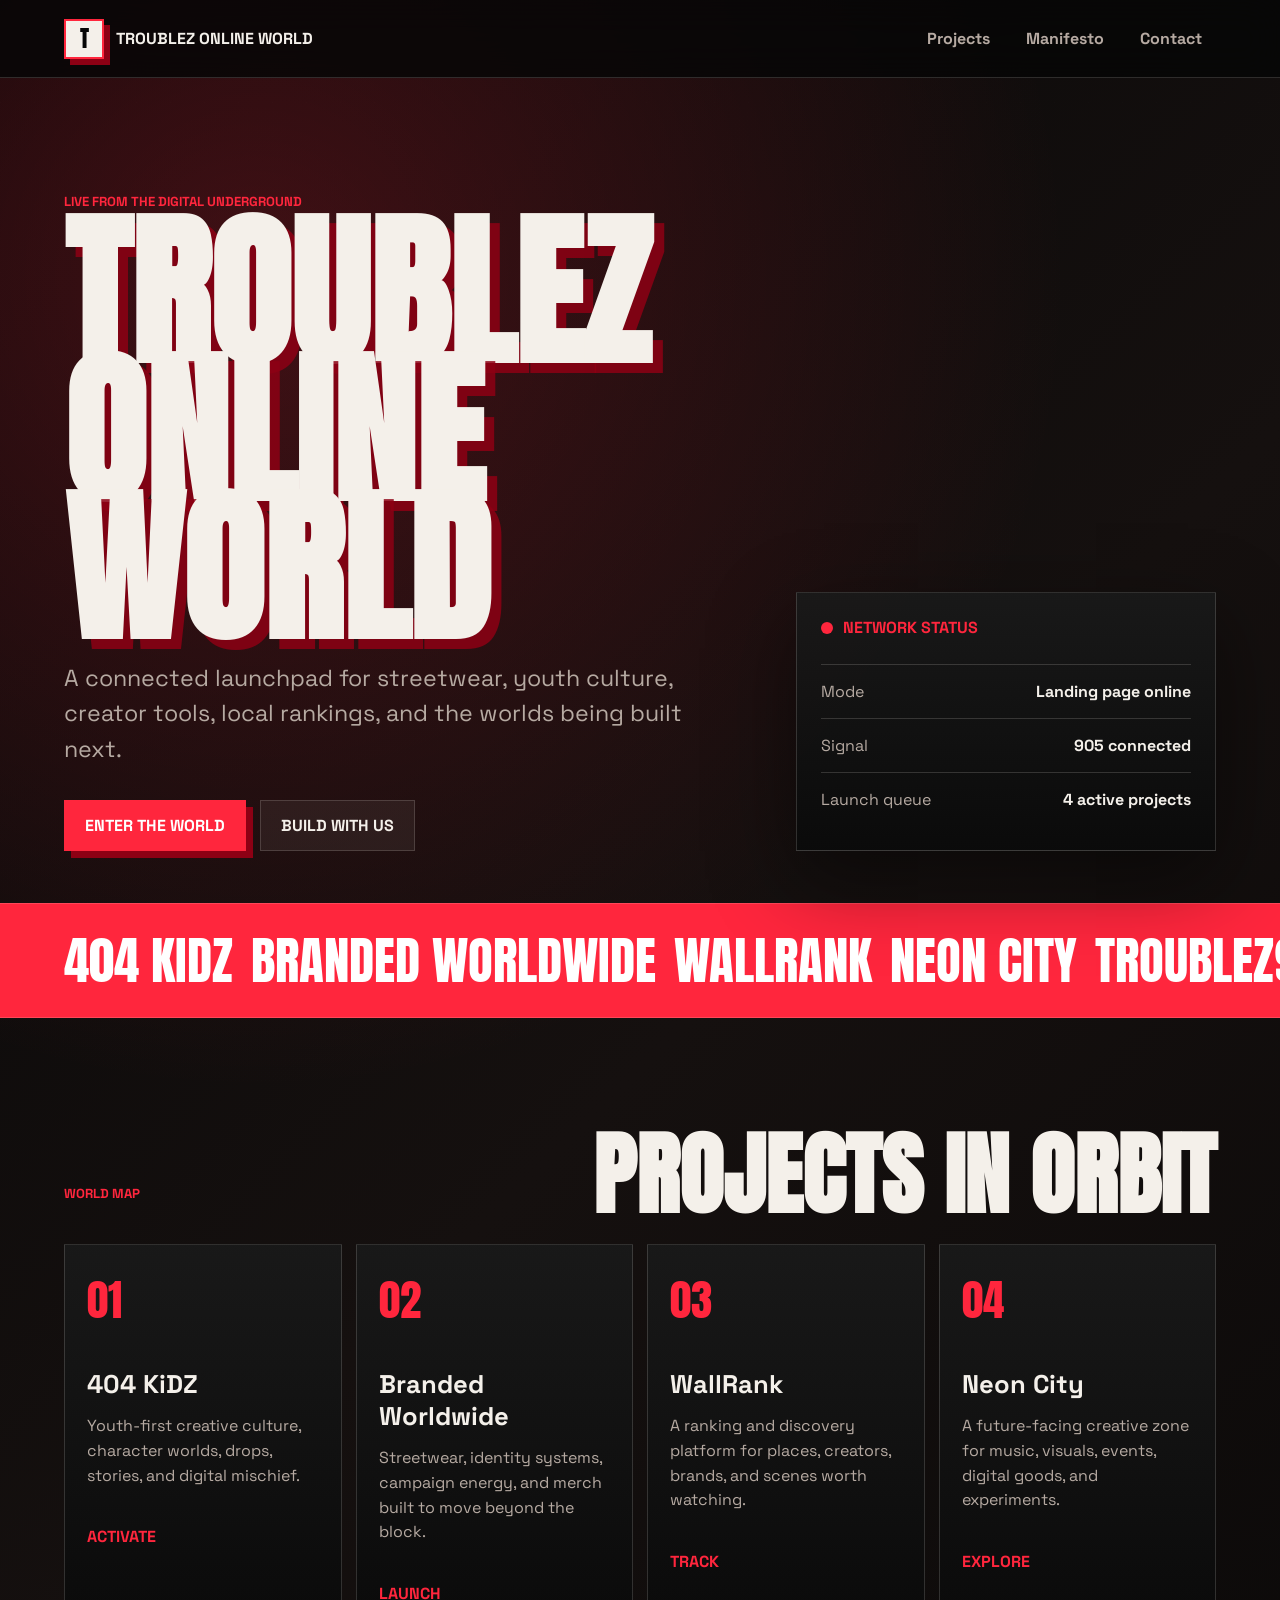
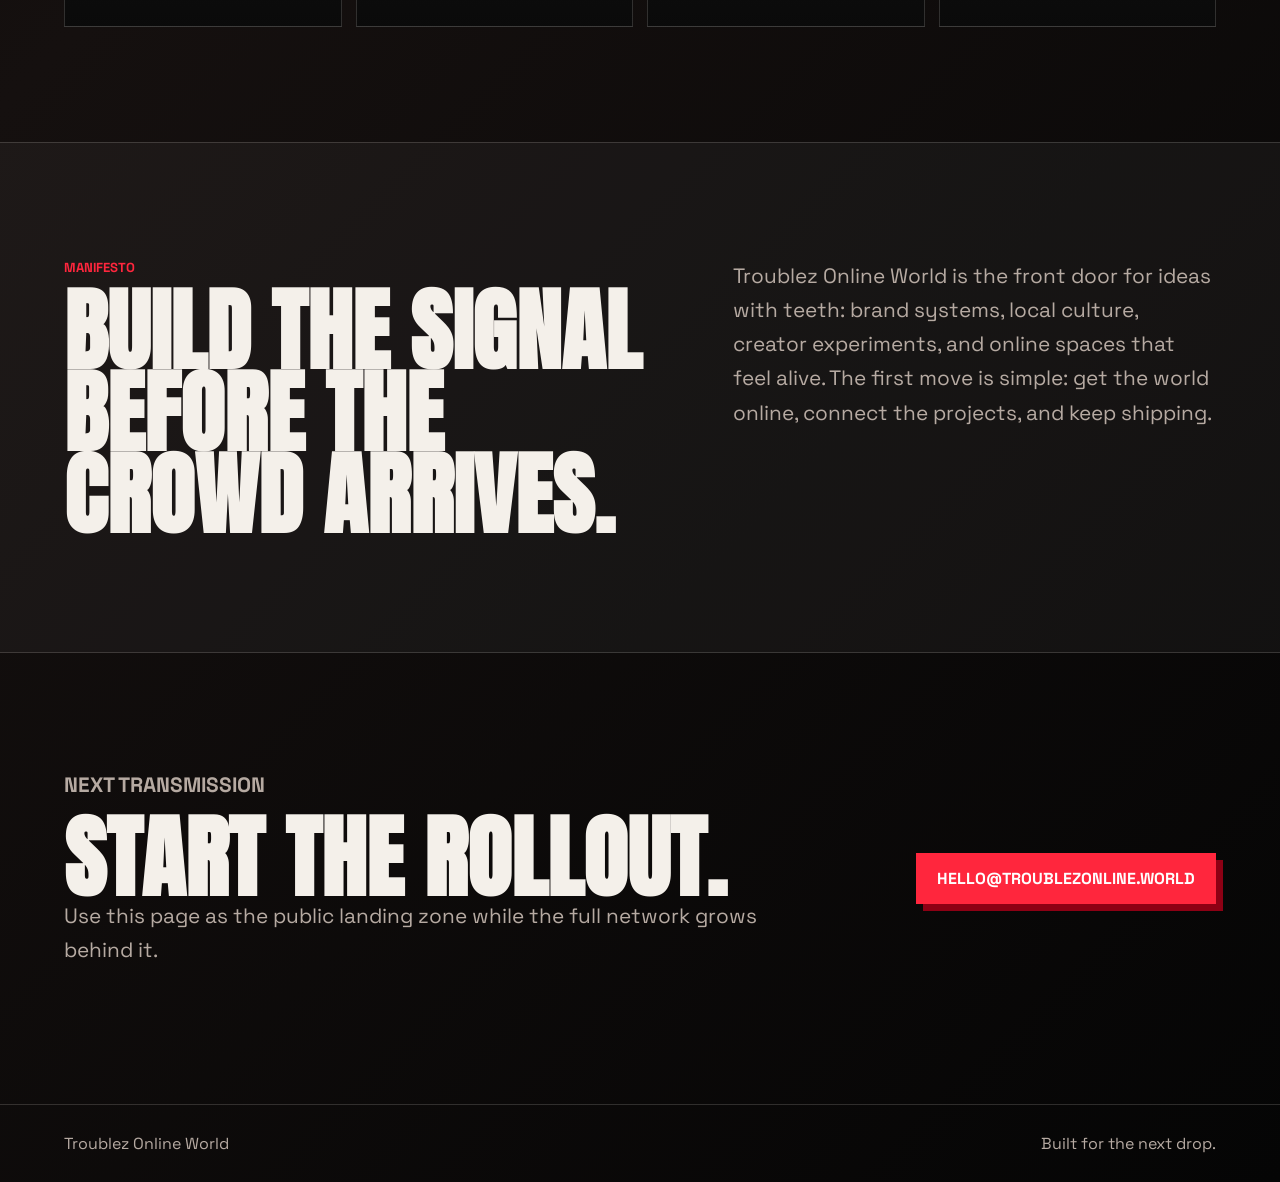
==== index.html @ c5852bd9 "Add Troublez Online World landing page" ====
<!doctype html>
<html lang="en">
  <head>
    <meta charset="utf-8" />
    <meta name="viewport" content="width=device-width, initial-scale=1" />
    <meta
      name="description"
      content="Troublez Online World is a launch hub for 404 KiDZ, Branded Worldwide, WallRank, Neon City, and the next wave of digital street culture."
    />
    <title>Troublez Online World</title>
    <link rel="preconnect" href="https://fonts.googleapis.com" />
    <link rel="preconnect" href="https://fonts.gstatic.com" crossorigin />
    <link
      href="https://fonts.googleapis.com/css2?family=Anton&family=Space+Grotesk:wght@400;500;700&display=swap"
      rel="stylesheet"
    />
    <link rel="stylesheet" href="styles.css" />
  </head>
  <body>
    <div class="noise" aria-hidden="true"></div>
    <header class="site-header">
      <a class="brand-mark" href="#top" aria-label="Troublez Online World home">
        <span>T</span>
        <strong>Troublez Online World</strong>
      </a>
      <button class="nav-toggle" type="button" aria-label="Open menu" aria-expanded="false">
        <span></span>
        <span></span>
      </button>
      <nav class="site-nav" aria-label="Primary navigation">
        <a href="#projects">Projects</a>
        <a href="#manifesto">Manifesto</a>
        <a href="#contact">Contact</a>
      </nav>
    </header>

    <main id="top">
      <section class="hero">
        <div class="hero-copy">
          <p class="eyebrow">Live from the digital underground</p>
          <h1>Troublez Online World</h1>
          <p class="lede">
            A connected launchpad for streetwear, youth culture, creator tools, local rankings,
            and the worlds being built next.
          </p>
          <div class="hero-actions">
            <a class="button primary" href="#projects">Enter the world</a>
            <a class="button ghost" href="#contact">Build with us</a>
          </div>
        </div>

        <aside class="status-panel" aria-label="Network launch status">
          <div class="panel-topline">
            <span class="pulse"></span>
            <span>Network status</span>
          </div>
          <dl>
            <div>
              <dt>Mode</dt>
              <dd>Landing page online</dd>
            </div>
            <div>
              <dt>Signal</dt>
              <dd>905 connected</dd>
            </div>
            <div>
              <dt>Launch queue</dt>
              <dd>4 active projects</dd>
            </div>
          </dl>
        </aside>
      </section>

      <section class="ticker" aria-label="Launch ticker">
        <span>404 KiDZ</span>
        <span>Branded Worldwide</span>
        <span>WallRank</span>
        <span>Neon City</span>
        <span>Troublez905</span>
      </section>

      <section class="section projects" id="projects">
        <div class="section-heading">
          <p class="eyebrow">World map</p>
          <h2>Projects in orbit</h2>
        </div>
        <div class="project-grid">
          <article class="project-card">
            <span class="project-number">01</span>
            <h3>404 KiDZ</h3>
            <p>Youth-first creative culture, character worlds, drops, stories, and digital mischief.</p>
            <a href="#contact">Activate</a>
          </article>
          <article class="project-card">
            <span class="project-number">02</span>
            <h3>Branded Worldwide</h3>
            <p>Streetwear, identity systems, campaign energy, and merch built to move beyond the block.</p>
            <a href="#contact">Launch</a>
          </article>
          <article class="project-card">
            <span class="project-number">03</span>
            <h3>WallRank</h3>
            <p>A ranking and discovery platform for places, creators, brands, and scenes worth watching.</p>
            <a href="#contact">Track</a>
          </article>
          <article class="project-card">
            <span class="project-number">04</span>
            <h3>Neon City</h3>
            <p>A future-facing creative zone for music, visuals, events, digital goods, and experiments.</p>
            <a href="#contact">Explore</a>
          </article>
        </div>
      </section>

      <section class="section manifesto" id="manifesto">
        <div>
          <p class="eyebrow">Manifesto</p>
          <h2>Build the signal before the crowd arrives.</h2>
        </div>
        <p>
          Troublez Online World is the front door for ideas with teeth: brand systems, local culture,
          creator experiments, and online spaces that feel alive. The first move is simple: get the
          world online, connect the projects, and keep shipping.
        </p>
      </section>

      <section class="section launch" id="contact">
        <div>
          <p class="eyebrow">Next transmission</p>
          <h2>Start the rollout.</h2>
          <p>
            Use this page as the public landing zone while the full network grows behind it.
          </p>
        </div>
        <a class="button primary" href="mailto:hello@troublezonline.world">hello@troublezonline.world</a>
      </section>
    </main>

    <footer class="site-footer">
      <span>Troublez Online World</span>
      <span>Built for the next drop.</span>
    </footer>

    <script src="script.js"></script>
  </body>
</html>
---- styles.css ----
:root {
  --bg: #070707;
  --panel: #111111;
  --panel-strong: #191919;
  --ink: #f4f0ea;
  --muted: #b6aaa2;
  --red: #ff263d;
  --red-dark: #8d0014;
  --line: rgba(244, 240, 234, 0.16);
  --shadow: rgba(255, 38, 61, 0.34);
}

* {
  box-sizing: border-box;
}

html {
  scroll-behavior: smooth;
}

body {
  margin: 0;
  min-height: 100vh;
  color: var(--ink);
  background:
    radial-gradient(circle at 20% 10%, rgba(255, 38, 61, 0.22), transparent 30%),
    linear-gradient(135deg, #070707 0%, #15100f 42%, #050505 100%);
  font-family: "Space Grotesk", sans-serif;
}

a {
  color: inherit;
}

.noise {
  position: fixed;
  inset: 0;
  pointer-events: none;
  opacity: 0.18;
  background-image:
    linear-gradient(rgba(255, 255, 255, 0.04) 1px, transparent 1px),
    linear-gradient(90deg, rgba(255, 255, 255, 0.035) 1px, transparent 1px);
  background-size: 34px 34px;
  mask-image: linear-gradient(to bottom, black, transparent 88%);
}

.site-header {
  position: sticky;
  top: 0;
  z-index: 20;
  display: flex;
  align-items: center;
  justify-content: space-between;
  gap: 24px;
  padding: 18px clamp(20px, 5vw, 72px);
  border-bottom: 1px solid var(--line);
  background: rgba(7, 7, 7, 0.84);
  backdrop-filter: blur(18px);
}

.brand-mark {
  display: inline-flex;
  align-items: center;
  gap: 12px;
  text-decoration: none;
  text-transform: uppercase;
  letter-spacing: 0;
}

.brand-mark span {
  display: grid;
  width: 40px;
  height: 40px;
  place-items: center;
  border: 2px solid var(--red);
  background: var(--ink);
  color: var(--bg);
  font-family: Anton, sans-serif;
  font-size: 1.45rem;
  box-shadow: 6px 6px 0 var(--red-dark);
}

.site-nav {
  display: flex;
  align-items: center;
  gap: 8px;
}

.site-nav a {
  padding: 10px 14px;
  color: var(--muted);
  text-decoration: none;
  font-weight: 700;
}

.site-nav a:hover,
.site-nav a:focus-visible {
  color: var(--ink);
}

.nav-toggle {
  display: none;
}

.hero {
  display: grid;
  grid-template-columns: minmax(0, 1fr) minmax(280px, 420px);
  gap: clamp(28px, 6vw, 80px);
  align-items: end;
  min-height: calc(100vh - 77px);
  padding: clamp(64px, 9vw, 132px) clamp(20px, 5vw, 72px) 52px;
}

.hero-copy {
  max-width: 980px;
}

.eyebrow {
  margin: 0 0 14px;
  color: var(--red);
  font-size: 0.82rem;
  font-weight: 700;
  text-transform: uppercase;
}

h1,
h2,
h3,
p {
  margin-top: 0;
}

h1,
h2,
h3 {
  letter-spacing: 0;
}

h1 {
  max-width: 11ch;
  margin-bottom: 22px;
  font-family: Anton, sans-serif;
  font-size: clamp(4.4rem, 13vw, 12rem);
  line-height: 0.83;
  text-transform: uppercase;
  text-shadow: 10px 10px 0 rgba(141, 0, 20, 0.85);
}

.lede {
  max-width: 720px;
  color: var(--muted);
  font-size: clamp(1.08rem, 2vw, 1.45rem);
  line-height: 1.55;
}

.hero-actions {
  display: flex;
  flex-wrap: wrap;
  gap: 14px;
  margin-top: 32px;
}

.button {
  display: inline-flex;
  align-items: center;
  justify-content: center;
  min-height: 48px;
  padding: 14px 20px;
  border: 1px solid var(--line);
  text-decoration: none;
  font-weight: 800;
  text-transform: uppercase;
}

.button.primary {
  border-color: var(--red);
  background: var(--red);
  color: white;
  box-shadow: 7px 7px 0 var(--red-dark);
}

.button.ghost {
  background: rgba(244, 240, 234, 0.06);
}

.status-panel,
.project-card {
  border: 1px solid var(--line);
  background: linear-gradient(180deg, rgba(25, 25, 25, 0.94), rgba(10, 10, 10, 0.94));
}

.status-panel {
  padding: 24px;
  box-shadow: 0 28px 80px rgba(0, 0, 0, 0.45);
}

.panel-topline {
  display: flex;
  align-items: center;
  gap: 10px;
  margin-bottom: 26px;
  color: var(--red);
  font-weight: 800;
  text-transform: uppercase;
}

.pulse {
  width: 12px;
  height: 12px;
  border-radius: 50%;
  background: var(--red);
  box-shadow: 0 0 0 0 var(--shadow);
  animation: pulse 1.8s infinite;
}

dl,
dd {
  margin: 0;
}

.status-panel div:not(.panel-topline) {
  display: flex;
  justify-content: space-between;
  gap: 18px;
  padding: 16px 0;
  border-top: 1px solid var(--line);
}

dt {
  color: var(--muted);
}

dd {
  font-weight: 800;
  text-align: right;
}

.ticker {
  display: flex;
  gap: 18px;
  overflow: hidden;
  padding: 18px clamp(20px, 5vw, 72px);
  border-block: 1px solid var(--line);
  background: var(--red);
  color: white;
  font-family: Anton, sans-serif;
  font-size: clamp(1.5rem, 4vw, 3.4rem);
  text-transform: uppercase;
  white-space: nowrap;
}

.ticker span {
  animation: slide 12s linear infinite;
}

.section {
  padding: clamp(64px, 9vw, 120px) clamp(20px, 5vw, 72px);
}

.section-heading {
  display: flex;
  align-items: end;
  justify-content: space-between;
  gap: 24px;
  margin-bottom: 28px;
}

h2 {
  max-width: 760px;
  margin-bottom: 0;
  font-family: Anton, sans-serif;
  font-size: clamp(2.7rem, 7vw, 6.6rem);
  line-height: 0.92;
  text-transform: uppercase;
}

.project-grid {
  display: grid;
  grid-template-columns: repeat(4, minmax(0, 1fr));
  gap: 14px;
}

.project-card {
  min-height: 330px;
  padding: 22px;
  transition: transform 180ms ease, border-color 180ms ease, box-shadow 180ms ease;
}

.project-card:hover {
  transform: translateY(-6px);
  border-color: rgba(255, 38, 61, 0.72);
  box-shadow: 0 18px 60px rgba(255, 38, 61, 0.16);
}

.project-number {
  color: var(--red);
  font-family: Anton, sans-serif;
  font-size: 2.7rem;
}

h3 {
  margin: 36px 0 14px;
  font-size: 1.6rem;
}

.project-card p {
  color: var(--muted);
  line-height: 1.55;
}

.project-card a {
  display: inline-block;
  margin-top: 22px;
  color: var(--red);
  font-weight: 800;
  text-decoration: none;
  text-transform: uppercase;
}

.manifesto {
  display: grid;
  grid-template-columns: minmax(0, 0.9fr) minmax(280px, 0.75fr);
  gap: clamp(28px, 7vw, 96px);
  align-items: start;
  border-block: 1px solid var(--line);
  background: rgba(244, 240, 234, 0.04);
}

.manifesto p:last-child,
.launch p {
  color: var(--muted);
  font-size: clamp(1.05rem, 1.7vw, 1.3rem);
  line-height: 1.65;
}

.launch {
  display: flex;
  align-items: center;
  justify-content: space-between;
  gap: 24px;
}

.launch > div {
  max-width: 760px;
}

.site-footer {
  display: flex;
  justify-content: space-between;
  gap: 18px;
  padding: 28px clamp(20px, 5vw, 72px);
  color: var(--muted);
  border-top: 1px solid var(--line);
}

@keyframes pulse {
  70% {
    box-shadow: 0 0 0 14px rgba(255, 38, 61, 0);
  }
  100% {
    box-shadow: 0 0 0 0 rgba(255, 38, 61, 0);
  }
}

@keyframes slide {
  from {
    transform: translateX(0);
  }
  to {
    transform: translateX(-120px);
  }
}

@media (max-width: 920px) {
  .hero,
  .manifesto,
  .project-grid {
    grid-template-columns: 1fr;
  }

  .project-card {
    min-height: auto;
  }

  .launch {
    align-items: flex-start;
    flex-direction: column;
  }
}

@media (max-width: 680px) {
  .site-header {
    align-items: flex-start;
  }

  .brand-mark strong {
    max-width: 145px;
    font-size: 0.88rem;
  }

  .nav-toggle {
    display: grid;
    gap: 6px;
    width: 42px;
    height: 42px;
    place-content: center;
    border: 1px solid var(--line);
    background: transparent;
  }

  .nav-toggle span {
    width: 20px;
    height: 2px;
    background: var(--ink);
  }

  .site-nav {
    position: absolute;
    top: 77px;
    right: 20px;
    left: 20px;
    display: none;
    flex-direction: column;
    align-items: stretch;
    padding: 12px;
    border: 1px solid var(--line);
    background: #090909;
  }

  .site-nav.is-open {
    display: flex;
  }

  h1 {
    font-size: clamp(4rem, 20vw, 7rem);
  }

  .hero {
    min-height: auto;
    padding-top: 54px;
  }

  .button {
    width: 100%;
  }

  .site-footer {
    flex-direction: column;
  }
}
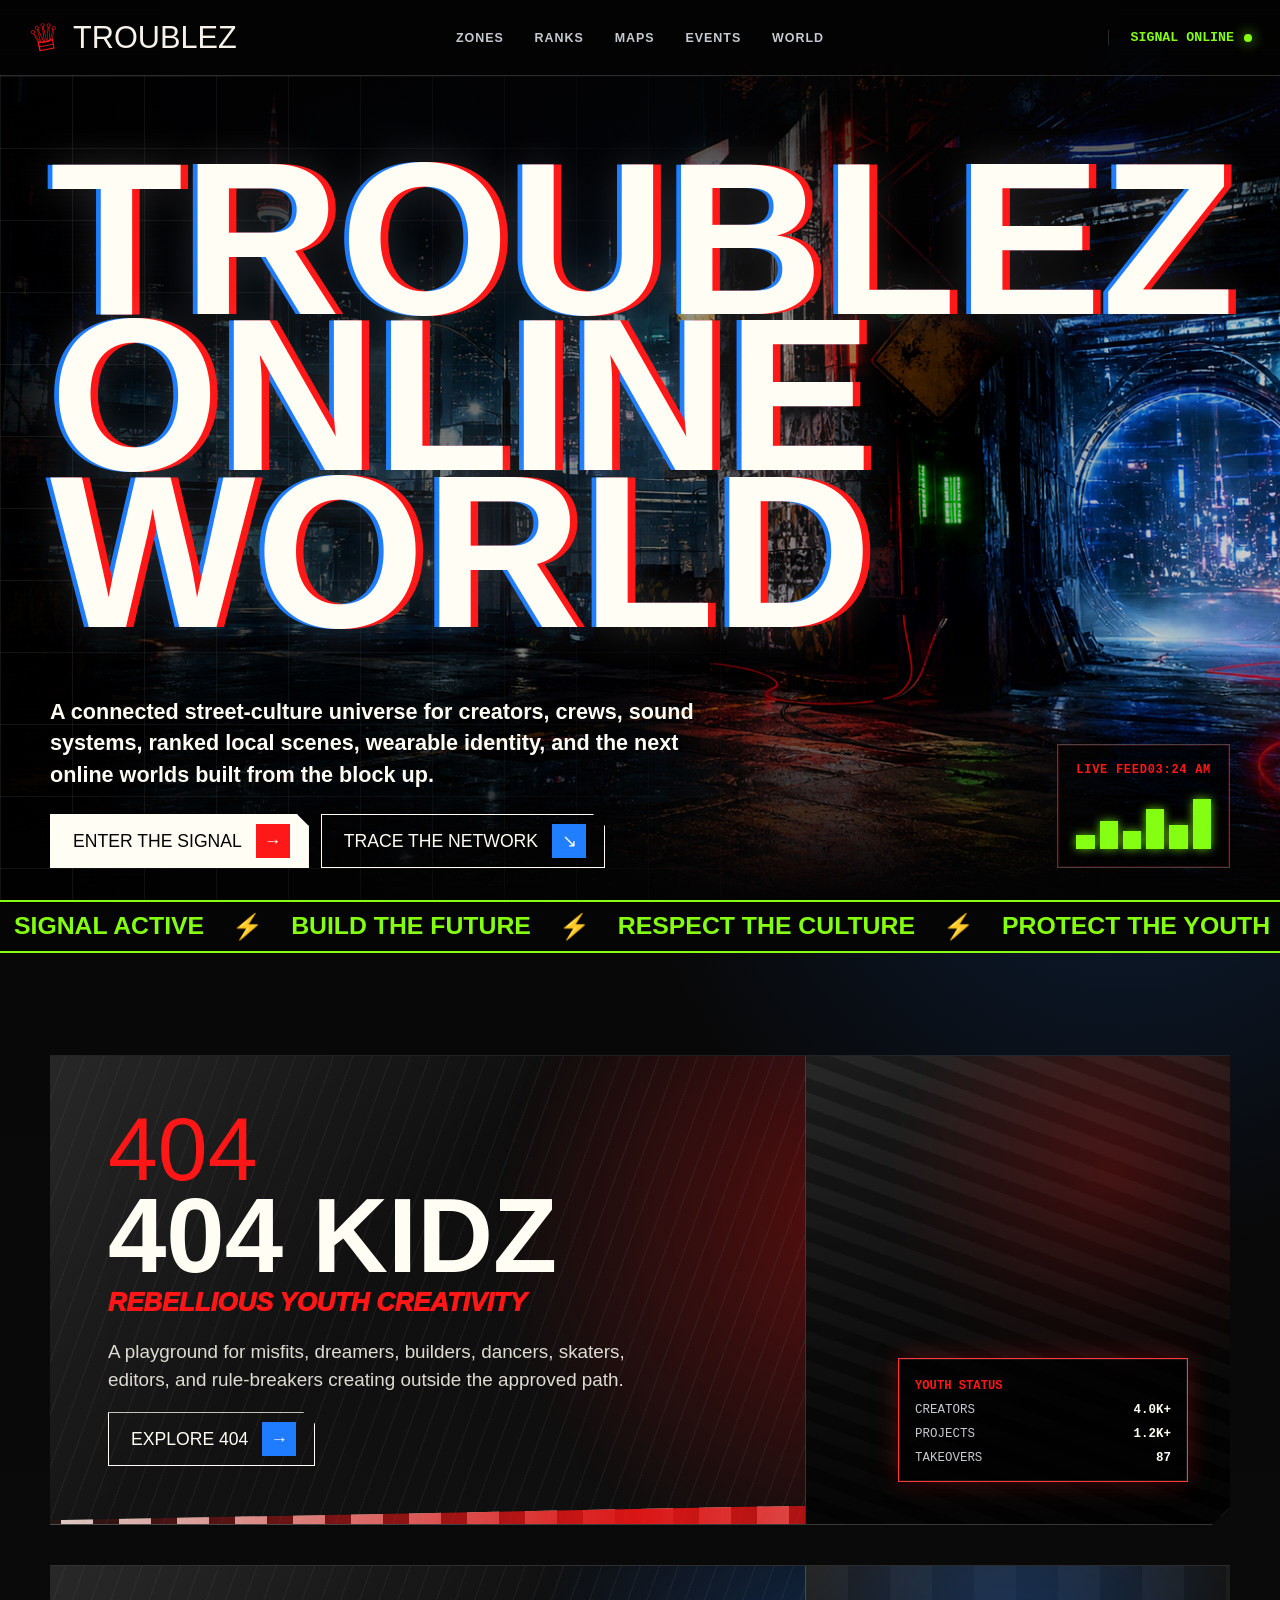
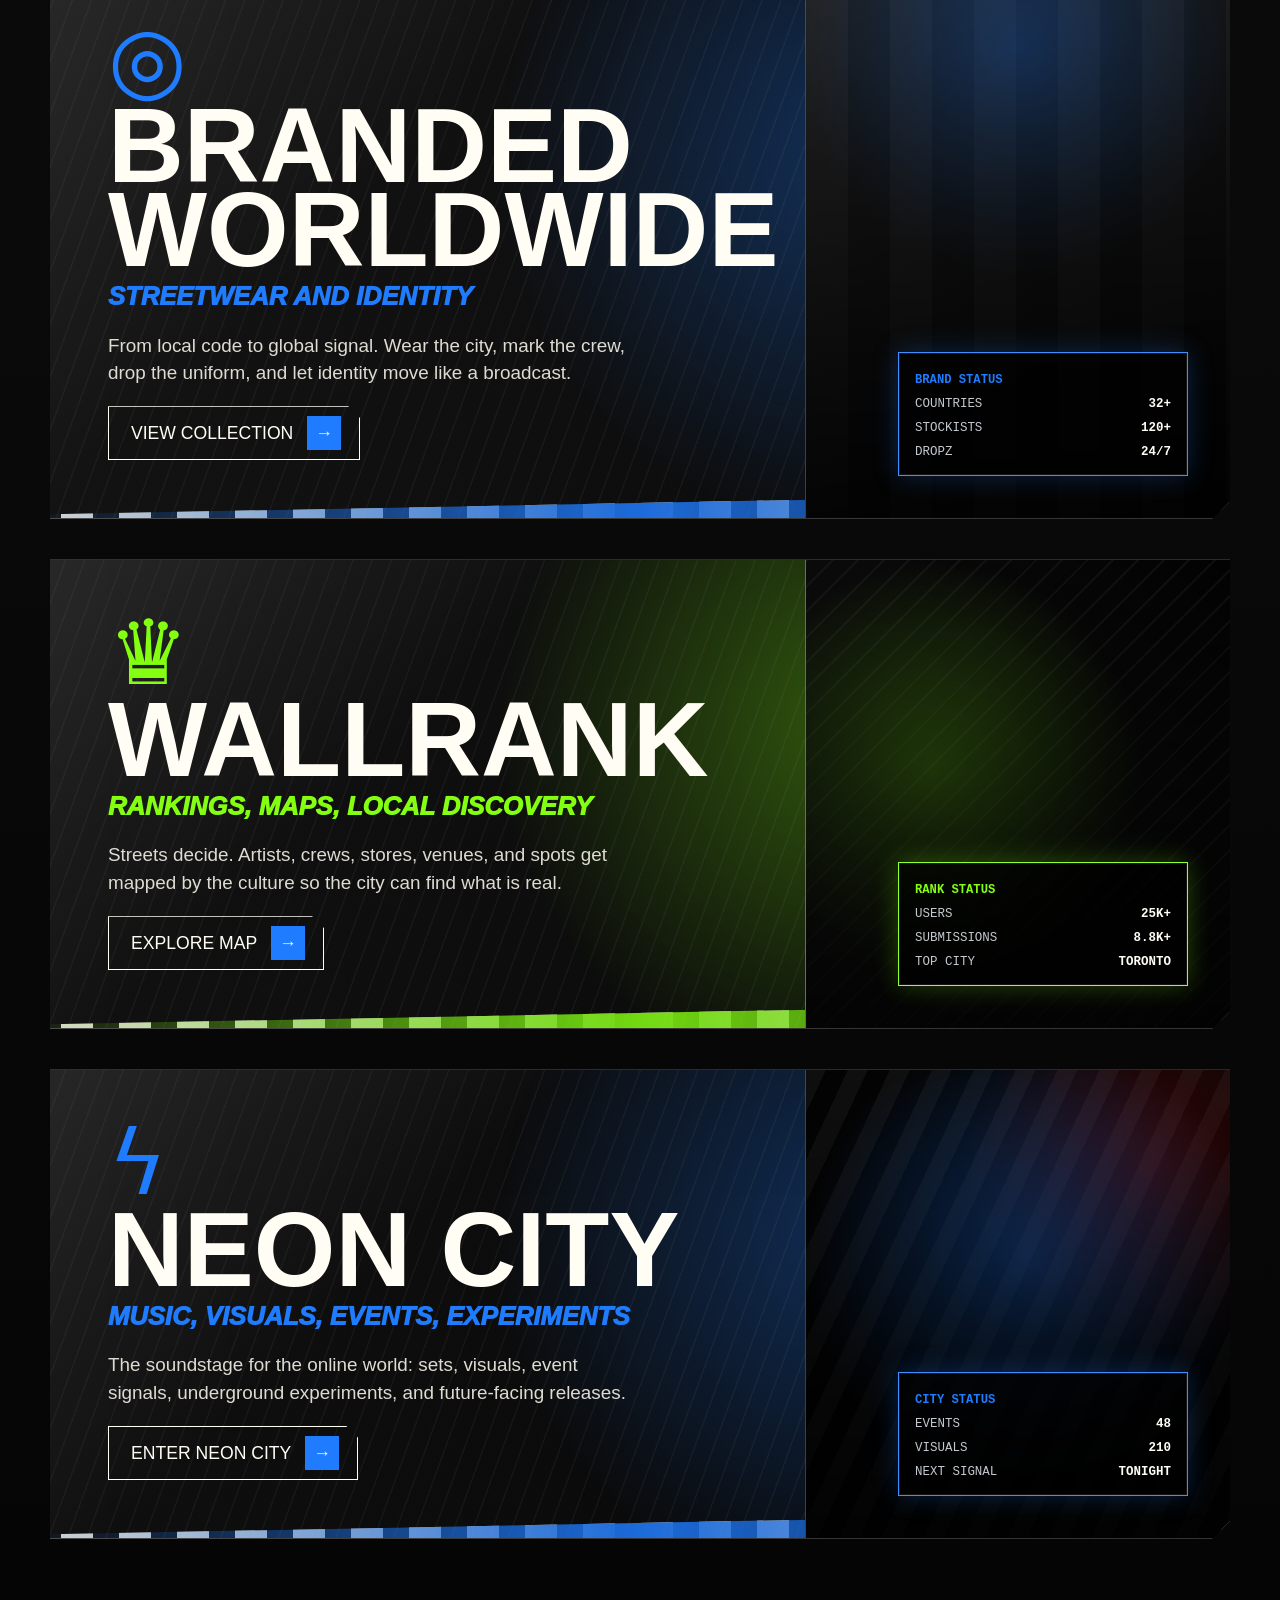
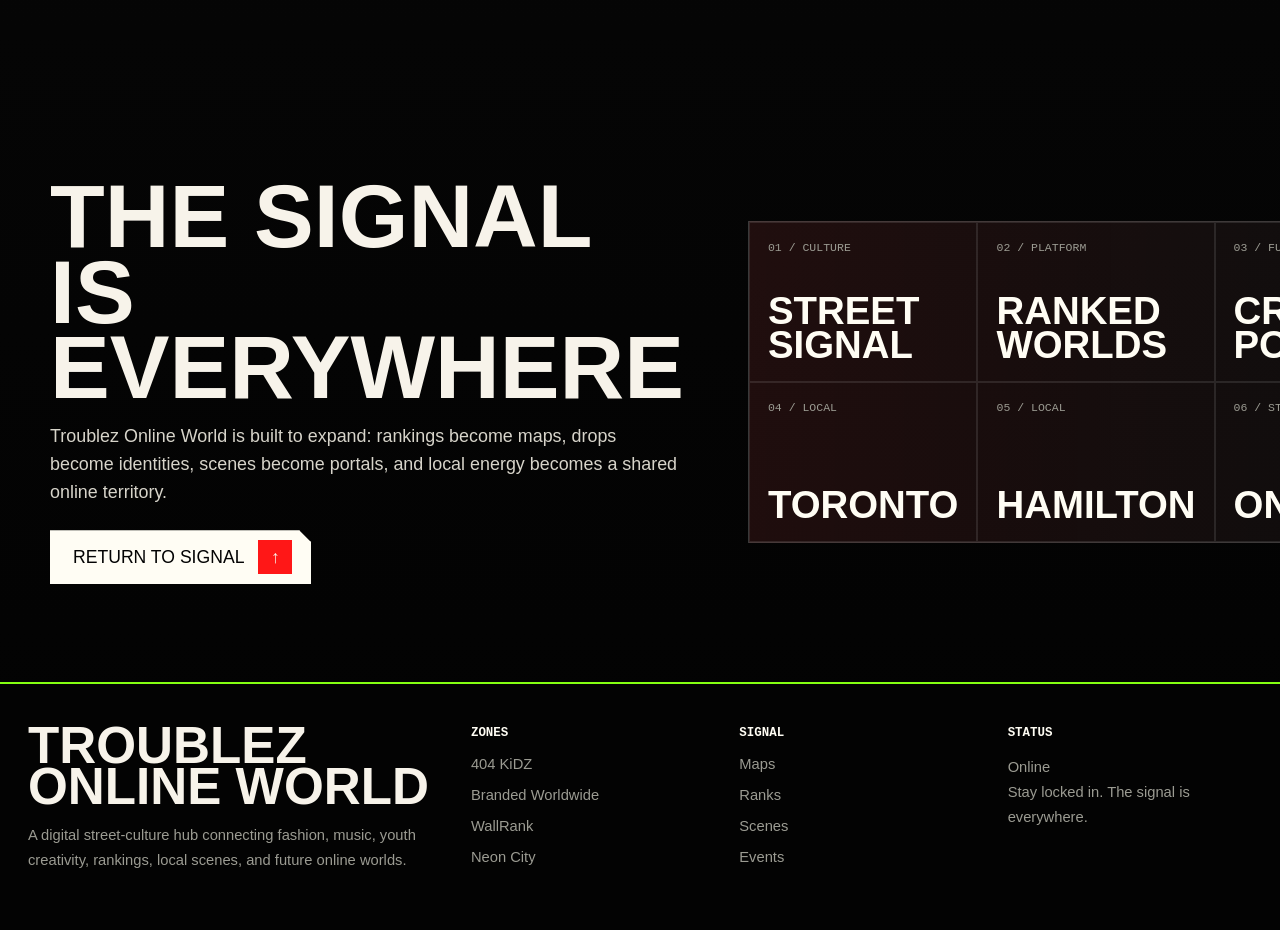
==== commit 4ee7739d: "Launch Troublez Online World landing page" ====
--- a/index.html
+++ b/index.html
@@ -3,144 +3,940 @@
   <head>
     <meta charset="utf-8" />
     <meta name="viewport" content="width=device-width, initial-scale=1" />
+    <title>Troublez Online World</title>
     <meta
       name="description"
-      content="Troublez Online World is a launch hub for 404 KiDZ, Branded Worldwide, WallRank, Neon City, and the next wave of digital street culture."
+      content="Troublez Online World is a digital street-culture hub for fashion, music, youth creativity, rankings, local scenes, and future online worlds."
     />
-    <title>Troublez Online World</title>
-    <link rel="preconnect" href="https://fonts.googleapis.com" />
-    <link rel="preconnect" href="https://fonts.gstatic.com" crossorigin />
-    <link
-      href="https://fonts.googleapis.com/css2?family=Anton&family=Space+Grotesk:wght@400;500;700&display=swap"
-      rel="stylesheet"
-    />
-    <link rel="stylesheet" href="styles.css" />
+    <style>
+      :root {
+        --black: #030303;
+        --ink: #090909;
+        --white: #f7f3ea;
+        --paper: #fffdf4;
+        --red: #ff1717;
+        --blue: #1f7cff;
+        --green: #84ff12;
+        --yellow: #ffe600;
+        --chrome: #c4c9cf;
+        --muted: #9b9b92;
+        --line: rgba(255, 255, 255, 0.18);
+        --font-display: Impact, Haettenschweiler, "Arial Narrow Bold", sans-serif;
+        --font-body: "Bahnschrift", "DIN Condensed", "Segoe UI", sans-serif;
+      }
+
+      * {
+        box-sizing: border-box;
+      }
+
+      html {
+        scroll-behavior: smooth;
+        background: var(--black);
+      }
+
+      body {
+        margin: 0;
+        color: var(--white);
+        background:
+          radial-gradient(circle at 15% 8%, rgba(255, 23, 23, 0.22), transparent 28rem),
+          radial-gradient(circle at 88% 18%, rgba(31, 124, 255, 0.2), transparent 32rem),
+          linear-gradient(180deg, #050505 0%, #0a0a0a 42%, #020202 100%);
+        font-family: var(--font-body);
+        overflow-x: hidden;
+      }
+
+      body::before {
+        content: "";
+        position: fixed;
+        inset: 0;
+        z-index: 10;
+        pointer-events: none;
+        background:
+          repeating-linear-gradient(
+            0deg,
+            rgba(255, 255, 255, 0.045) 0,
+            rgba(255, 255, 255, 0.045) 1px,
+            transparent 1px,
+            transparent 5px
+          ),
+          linear-gradient(90deg, transparent, rgba(255, 255, 255, 0.04), transparent);
+        mix-blend-mode: overlay;
+        opacity: 0.4;
+      }
+
+      a {
+        color: inherit;
+        text-decoration: none;
+      }
+
+      .site-shell {
+        min-height: 100vh;
+        position: relative;
+      }
+
+      .nav {
+        position: fixed;
+        top: 0;
+        left: 0;
+        right: 0;
+        z-index: 8;
+        display: grid;
+        grid-template-columns: 1fr auto 1fr;
+        align-items: center;
+        min-height: 76px;
+        padding: 0 28px;
+        border-bottom: 1px solid rgba(255, 255, 255, 0.16);
+        background: rgba(3, 3, 3, 0.76);
+        backdrop-filter: blur(16px);
+      }
+
+      .brand-mark {
+        display: flex;
+        align-items: center;
+        gap: 12px;
+        font-family: var(--font-display);
+        font-size: clamp(1.2rem, 2.4vw, 2rem);
+        letter-spacing: 0;
+        text-transform: uppercase;
+      }
+
+      .brand-mark .crown {
+        color: var(--red);
+        font-size: 1.2em;
+        transform: rotate(-11deg);
+      }
+
+      .nav-links {
+        display: flex;
+        gap: clamp(14px, 2.4vw, 34px);
+        color: var(--chrome);
+        font-size: 0.78rem;
+        font-weight: 800;
+        letter-spacing: 0.08em;
+        text-transform: uppercase;
+      }
+
+      .nav-links a {
+        position: relative;
+      }
+
+      .nav-links a::after {
+        content: "";
+        position: absolute;
+        left: 0;
+        right: 100%;
+        bottom: -9px;
+        height: 2px;
+        background: var(--red);
+        transition: right 180ms ease;
+      }
+
+      .nav-links a:hover::after {
+        right: 0;
+      }
+
+      .signal {
+        justify-self: end;
+        display: flex;
+        align-items: center;
+        gap: 10px;
+        border-left: 1px solid rgba(255, 255, 255, 0.16);
+        padding-left: 22px;
+        color: var(--green);
+        font-family: ui-monospace, "Cascadia Mono", Consolas, monospace;
+        font-size: 0.83rem;
+        font-weight: 900;
+        text-transform: uppercase;
+      }
+
+      .signal::after {
+        content: "";
+        width: 8px;
+        height: 8px;
+        border-radius: 50%;
+        background: var(--green);
+        box-shadow: 0 0 14px var(--green);
+        animation: pulse 1.2s steps(2, end) infinite;
+      }
+
+      .hero {
+        position: relative;
+        min-height: 100svh;
+        display: grid;
+        align-items: end;
+        padding: 122px 28px 32px;
+        isolation: isolate;
+        overflow: hidden;
+      }
+
+      .hero::before {
+        content: "";
+        position: absolute;
+        inset: 0;
+        z-index: -3;
+        background-image: url("assets/troublez-hero-city.png");
+        background-size: cover;
+        background-position: center;
+        filter: saturate(1.18) contrast(1.07);
+        transform: scale(1.03);
+      }
+
+      .hero::after {
+        content: "";
+        position: absolute;
+        inset: 0;
+        z-index: -2;
+        background:
+          linear-gradient(90deg, rgba(0, 0, 0, 0.92), rgba(0, 0, 0, 0.45) 48%, rgba(0, 0, 0, 0.18)),
+          linear-gradient(0deg, #030303 0%, transparent 28%, rgba(0, 0, 0, 0.08) 68%, #030303 100%);
+      }
+
+      .hero-grid {
+        position: absolute;
+        inset: 76px 0 0;
+        z-index: -1;
+        background-image:
+          linear-gradient(rgba(255, 255, 255, 0.1) 1px, transparent 1px),
+          linear-gradient(90deg, rgba(255, 255, 255, 0.1) 1px, transparent 1px);
+        background-size: 72px 72px;
+        mask-image: linear-gradient(90deg, rgba(0, 0, 0, 0.75), transparent 70%);
+      }
+
+      .hero-content {
+        width: min(1180px, 100%);
+        margin: 0 auto;
+      }
+
+      h1 {
+        margin: 0;
+        max-width: 1080px;
+        font-family: var(--font-display);
+        font-size: clamp(5.6rem, 17vw, 18.5rem);
+        line-height: 0.72;
+        letter-spacing: 0;
+        text-transform: uppercase;
+        text-wrap: balance;
+        color: var(--paper);
+        text-shadow:
+          0.035em 0 var(--red),
+          -0.022em 0 var(--blue),
+          0 0 42px rgba(255, 255, 255, 0.16);
+      }
+
+      .hero-subline {
+        display: grid;
+        grid-template-columns: minmax(0, 1fr) auto;
+        gap: 24px;
+        align-items: end;
+        margin-top: clamp(20px, 4vw, 44px);
+      }
+
+      .hero-copy {
+        max-width: 660px;
+        color: var(--paper);
+        font-size: clamp(1rem, 1.7vw, 1.35rem);
+        line-height: 1.45;
+        font-weight: 650;
+      }
+
+      .cta-row {
+        display: flex;
+        flex-wrap: wrap;
+        gap: 12px;
+        margin-top: 24px;
+      }
+
+      .btn {
+        position: relative;
+        display: inline-grid;
+        grid-auto-flow: column;
+        align-items: center;
+        gap: 14px;
+        min-height: 54px;
+        padding: 0 18px 0 22px;
+        border: 1px solid var(--paper);
+        background: var(--paper);
+        color: var(--black);
+        font-family: var(--font-display);
+        font-size: 1.1rem;
+        text-transform: uppercase;
+        transition:
+          transform 180ms ease,
+          box-shadow 180ms ease,
+          background 180ms ease;
+        clip-path: polygon(0 0, calc(100% - 12px) 0, 100% 12px, 100% 100%, 0 100%);
+      }
+
+      .btn span {
+        display: grid;
+        place-items: center;
+        width: 34px;
+        height: 34px;
+        background: var(--red);
+        color: var(--white);
+      }
+
+      .btn:hover {
+        transform: translate(-3px, -3px);
+        box-shadow: 7px 7px 0 var(--red);
+      }
+
+      .btn.secondary {
+        background: transparent;
+        color: var(--paper);
+      }
+
+      .btn.secondary span {
+        background: var(--blue);
+      }
+
+      .status-card {
+        width: min(320px, 100%);
+        padding: 18px;
+        border: 1px solid rgba(255, 255, 255, 0.25);
+        background: rgba(0, 0, 0, 0.58);
+        box-shadow: inset 0 0 0 1px rgba(255, 23, 23, 0.2);
+      }
+
+      .status-card strong {
+        display: flex;
+        justify-content: space-between;
+        color: var(--red);
+        font-family: ui-monospace, Consolas, monospace;
+        font-size: 0.75rem;
+        letter-spacing: 0.06em;
+        text-transform: uppercase;
+      }
+
+      .status-bars {
+        display: grid;
+        grid-template-columns: repeat(6, 1fr);
+        gap: 5px;
+        align-items: end;
+        height: 54px;
+        margin-top: 18px;
+      }
+
+      .status-bars i {
+        display: block;
+        background: var(--green);
+        box-shadow: 0 0 10px rgba(132, 255, 18, 0.75);
+        animation: equalize 1.1s infinite steps(3, end);
+      }
+
+      .status-bars i:nth-child(1) { height: 26%; }
+      .status-bars i:nth-child(2) { height: 52%; animation-delay: 100ms; }
+      .status-bars i:nth-child(3) { height: 34%; animation-delay: 200ms; }
+      .status-bars i:nth-child(4) { height: 74%; animation-delay: 300ms; }
+      .status-bars i:nth-child(5) { height: 45%; animation-delay: 400ms; }
+      .status-bars i:nth-child(6) { height: 92%; animation-delay: 500ms; }
+
+      .ticker {
+        display: flex;
+        overflow: hidden;
+        border-block: 2px solid var(--green);
+        background: #050505;
+        color: var(--green);
+        font-family: var(--font-display);
+        font-size: clamp(1rem, 2vw, 1.55rem);
+        text-transform: uppercase;
+        white-space: nowrap;
+      }
+
+      .ticker-track {
+        display: flex;
+        gap: 28px;
+        min-width: max-content;
+        padding: 10px 14px;
+        animation: ticker 18s linear infinite;
+      }
+
+      .ticker span {
+        color: var(--yellow);
+      }
+
+      .world-map {
+        position: relative;
+        padding: clamp(54px, 8vw, 110px) 28px;
+      }
+
+      .zone {
+        position: relative;
+        width: min(1180px, 100%);
+        margin: 0 auto clamp(22px, 4vw, 40px);
+        display: grid;
+        grid-template-columns: minmax(0, 0.88fr) minmax(280px, 0.52fr);
+        gap: clamp(18px, 3vw, 36px);
+        align-items: stretch;
+        min-height: 420px;
+        border-top: 1px solid var(--line);
+        border-bottom: 1px solid var(--line);
+        background:
+          linear-gradient(135deg, rgba(255, 255, 255, 0.09), transparent 32%),
+          linear-gradient(90deg, rgba(255, 255, 255, 0.04), transparent);
+        clip-path: polygon(0 0, 100% 0, 100% calc(100% - 18px), calc(100% - 18px) 100%, 0 100%);
+        overflow: hidden;
+      }
+
+      .zone::before {
+        content: "";
+        position: absolute;
+        inset: -2px;
+        background:
+          repeating-linear-gradient(110deg, transparent 0 16px, rgba(255, 255, 255, 0.05) 17px 18px),
+          radial-gradient(circle at 70% 35%, color-mix(in srgb, var(--zone-color), transparent 60%), transparent 24rem);
+        opacity: 0.82;
+        pointer-events: none;
+      }
+
+      .zone::after {
+        content: "";
+        position: absolute;
+        left: -4%;
+        right: -4%;
+        bottom: -7px;
+        height: 22px;
+        background:
+          linear-gradient(90deg, transparent, var(--zone-color), transparent),
+          repeating-linear-gradient(90deg, var(--paper) 0 32px, transparent 32px 58px);
+        transform: rotate(-1.1deg);
+        opacity: 0.85;
+      }
+
+      .zone-main,
+      .zone-panel {
+        position: relative;
+        z-index: 1;
+      }
+
+      .zone-main {
+        padding: clamp(28px, 5vw, 58px);
+      }
+
+      .zone-symbol {
+        color: var(--zone-color);
+        font-family: var(--font-display);
+        font-size: clamp(3.2rem, 7vw, 7rem);
+        line-height: 0.8;
+      }
+
+      .zone h2 {
+        margin: 8px 0 0;
+        font-family: var(--font-display);
+        font-size: clamp(3.4rem, 8.2vw, 9rem);
+        line-height: 0.8;
+        text-transform: uppercase;
+        color: var(--paper);
+      }
+
+      .zone h3 {
+        margin: 12px 0 22px;
+        color: var(--zone-color);
+        font-size: clamp(1.1rem, 2vw, 1.7rem);
+        font-style: italic;
+        font-weight: 950;
+        line-height: 1;
+        text-transform: uppercase;
+      }
+
+      .zone p {
+        max-width: 520px;
+        color: #dedbd2;
+        font-size: clamp(1rem, 1.5vw, 1.18rem);
+        line-height: 1.48;
+      }
+
+      .zone-panel {
+        align-self: stretch;
+        display: grid;
+        align-content: end;
+        padding: clamp(24px, 4vw, 42px);
+        background:
+          linear-gradient(180deg, rgba(0, 0, 0, 0.18), rgba(0, 0, 0, 0.84)),
+          var(--zone-image);
+        background-size: cover;
+        background-position: center;
+        border-left: 1px solid color-mix(in srgb, var(--zone-color), transparent 45%);
+        min-height: 330px;
+      }
+
+      .mini-panel {
+        justify-self: end;
+        width: min(290px, 100%);
+        padding: 16px;
+        border: 1px solid color-mix(in srgb, var(--zone-color), white 14%);
+        background: rgba(0, 0, 0, 0.7);
+        box-shadow:
+          0 0 24px color-mix(in srgb, var(--zone-color), transparent 74%),
+          inset 0 0 0 1px rgba(255, 255, 255, 0.08);
+      }
+
+      .mini-panel b {
+        color: var(--zone-color);
+        font-family: ui-monospace, Consolas, monospace;
+        font-size: 0.76rem;
+        text-transform: uppercase;
+      }
+
+      .metric {
+        display: flex;
+        justify-content: space-between;
+        gap: 12px;
+        padding-top: 10px;
+        color: var(--chrome);
+        font-family: ui-monospace, Consolas, monospace;
+        font-size: 0.78rem;
+        text-transform: uppercase;
+      }
+
+      .metric strong {
+        color: var(--paper);
+      }
+
+      .zone:hover {
+        transform: translateY(-4px);
+        transition: transform 220ms ease;
+      }
+
+      .zone:hover .mini-panel {
+        animation: glitch 520ms steps(2, end);
+      }
+
+      .kid {
+        --zone-color: var(--red);
+        --zone-image:
+          radial-gradient(circle at 72% 26%, rgba(255, 23, 23, 0.32), transparent 14rem),
+          linear-gradient(135deg, rgba(255, 255, 255, 0.12), transparent),
+          repeating-linear-gradient(20deg, #141414 0 14px, #050505 14px 28px);
+      }
+
+      .brand {
+        --zone-color: var(--blue);
+        --zone-image:
+          radial-gradient(circle at 50% 15%, rgba(31, 124, 255, 0.38), transparent 14rem),
+          linear-gradient(145deg, rgba(255, 255, 255, 0.12), transparent),
+          repeating-linear-gradient(90deg, #111 0 42px, #060606 42px 84px);
+      }
+
+      .rank {
+        --zone-color: var(--green);
+        --zone-image:
+          radial-gradient(circle at 30% 45%, rgba(132, 255, 18, 0.35), transparent 13rem),
+          linear-gradient(45deg, rgba(255, 255, 255, 0.08), transparent),
+          repeating-linear-gradient(135deg, #111 0 2px, #030303 2px 18px);
+      }
+
+      .neon {
+        --zone-color: var(--blue);
+        --zone-image:
+          radial-gradient(circle at 52% 40%, rgba(31, 124, 255, 0.48), transparent 14rem),
+          radial-gradient(circle at 82% 20%, rgba(255, 23, 23, 0.25), transparent 12rem),
+          repeating-linear-gradient(115deg, #121212 0 18px, #040404 18px 38px);
+      }
+
+      .network {
+        width: min(1180px, 100%);
+        margin: clamp(48px, 8vw, 98px) auto;
+        display: grid;
+        grid-template-columns: 0.9fr 1.1fr;
+        gap: clamp(24px, 5vw, 64px);
+        align-items: center;
+      }
+
+      .network h2 {
+        margin: 0;
+        font-family: var(--font-display);
+        font-size: clamp(3.2rem, 7vw, 8rem);
+        line-height: 0.84;
+        text-transform: uppercase;
+      }
+
+      .network p {
+        color: #d7d4ca;
+        font-size: clamp(1rem, 1.4vw, 1.22rem);
+        line-height: 1.55;
+      }
+
+      .signal-board {
+        display: grid;
+        grid-template-columns: repeat(3, 1fr);
+        border: 1px solid var(--line);
+        background:
+          linear-gradient(90deg, rgba(255, 23, 23, 0.08), transparent),
+          rgba(255, 255, 255, 0.035);
+      }
+
+      .signal-tile {
+        min-height: 160px;
+        padding: 18px;
+        border: 1px solid rgba(255, 255, 255, 0.1);
+        display: grid;
+        align-content: space-between;
+      }
+
+      .signal-tile span {
+        color: var(--muted);
+        font-family: ui-monospace, Consolas, monospace;
+        font-size: 0.72rem;
+        text-transform: uppercase;
+      }
+
+      .signal-tile strong {
+        color: var(--paper);
+        font-family: var(--font-display);
+        font-size: clamp(1.7rem, 3vw, 3rem);
+        line-height: 0.9;
+        text-transform: uppercase;
+      }
+
+      .footer {
+        display: grid;
+        grid-template-columns: 1.2fr repeat(3, 0.7fr);
+        gap: 24px;
+        padding: 42px 28px;
+        border-top: 2px solid var(--green);
+        background: #030303;
+      }
+
+      .footer h2 {
+        margin: 0;
+        font-family: var(--font-display);
+        font-size: clamp(2rem, 4vw, 4.8rem);
+        line-height: 0.8;
+        text-transform: uppercase;
+      }
+
+      .footer p,
+      .footer a {
+        color: var(--muted);
+        font-size: 0.92rem;
+        line-height: 1.7;
+      }
+
+      .footer h4 {
+        margin: 0 0 12px;
+        color: var(--paper);
+        font-family: ui-monospace, Consolas, monospace;
+        font-size: 0.78rem;
+        text-transform: uppercase;
+      }
+
+      .footer-links {
+        display: grid;
+        gap: 6px;
+      }
+
+      @keyframes ticker {
+        to {
+          transform: translateX(-50%);
+        }
+      }
+
+      @keyframes pulse {
+        50% {
+          opacity: 0.35;
+        }
+      }
+
+      @keyframes equalize {
+        50% {
+          transform: scaleY(0.62);
+        }
+      }
+
+      @keyframes glitch {
+        0% { transform: translate(0); }
+        25% { transform: translate(5px, -2px); }
+        50% { transform: translate(-3px, 2px); }
+        75% { transform: translate(2px, 1px); }
+        100% { transform: translate(0); }
+      }
+
+      @media (prefers-reduced-motion: reduce) {
+        *,
+        *::before,
+        *::after {
+          animation-duration: 1ms !important;
+          animation-iteration-count: 1 !important;
+          scroll-behavior: auto !important;
+          transition-duration: 1ms !important;
+        }
+      }
+
+      @media (max-width: 860px) {
+        .nav {
+          grid-template-columns: 1fr auto;
+          min-height: 68px;
+          padding: 0 18px;
+        }
+
+        .nav-links {
+          display: none;
+        }
+
+        .signal {
+          font-size: 0.72rem;
+          padding-left: 14px;
+        }
+
+        .hero {
+          padding: 100px 18px 24px;
+        }
+
+        .hero-subline,
+        .zone,
+        .network,
+        .footer {
+          grid-template-columns: 1fr;
+        }
+
+        .status-card {
+          width: 100%;
+        }
+
+        .zone-main {
+          padding: 28px 22px;
+        }
+
+        .zone-panel {
+          border-left: 0;
+          border-top: 1px solid color-mix(in srgb, var(--zone-color), transparent 45%);
+        }
+
+        .signal-board {
+          grid-template-columns: 1fr;
+        }
+
+        .network {
+          padding-inline: 18px;
+        }
+
+        .network h2 {
+          font-size: clamp(3rem, 16vw, 5.2rem);
+        }
+
+        .footer {
+          padding-inline: 18px;
+        }
+      }
+
+      @media (max-width: 520px) {
+        .brand-mark {
+          font-size: 1.02rem;
+        }
+
+        .signal {
+          max-width: 120px;
+        }
+
+        h1 {
+          font-size: clamp(4.4rem, 22vw, 6.8rem);
+        }
+
+        .cta-row {
+          display: grid;
+        }
+
+        .btn {
+          width: 100%;
+          justify-content: space-between;
+        }
+
+        .zone h2 {
+          font-size: clamp(3.2rem, 18vw, 5.4rem);
+        }
+      }
+    </style>
   </head>
   <body>
-    <div class="noise" aria-hidden="true"></div>
-    <header class="site-header">
-      <a class="brand-mark" href="#top" aria-label="Troublez Online World home">
-        <span>T</span>
-        <strong>Troublez Online World</strong>
-      </a>
-      <button class="nav-toggle" type="button" aria-label="Open menu" aria-expanded="false">
-        <span></span>
-        <span></span>
-      </button>
-      <nav class="site-nav" aria-label="Primary navigation">
-        <a href="#projects">Projects</a>
-        <a href="#manifesto">Manifesto</a>
-        <a href="#contact">Contact</a>
+    <div class="site-shell">
+      <nav class="nav" aria-label="Primary navigation">
+        <a class="brand-mark" href="#top" aria-label="Troublez Online World home">
+          <span class="crown">♕</span>
+          <span>Troublez</span>
+        </a>
+        <div class="nav-links">
+          <a href="#zones">Zones</a>
+          <a href="#wallrank">Ranks</a>
+          <a href="#wallrank">Maps</a>
+          <a href="#neon-city">Events</a>
+          <a href="#network">World</a>
+        </div>
+        <div class="signal" aria-label="Signal status online">Signal Online</div>
       </nav>
-    </header>
-
-    <main id="top">
-      <section class="hero">
-        <div class="hero-copy">
-          <p class="eyebrow">Live from the digital underground</p>
+
+      <header class="hero" id="top">
+        <div class="hero-grid" aria-hidden="true"></div>
+        <div class="hero-content">
           <h1>Troublez Online World</h1>
-          <p class="lede">
-            A connected launchpad for streetwear, youth culture, creator tools, local rankings,
-            and the worlds being built next.
-          </p>
-          <div class="hero-actions">
-            <a class="button primary" href="#projects">Enter the world</a>
-            <a class="button ghost" href="#contact">Build with us</a>
+          <div class="hero-subline">
+            <div>
+              <p class="hero-copy">
+                A connected street-culture universe for creators, crews, sound systems, ranked local scenes,
+                wearable identity, and the next online worlds built from the block up.
+              </p>
+              <div class="cta-row">
+                <a class="btn" href="#zones">Enter the Signal <span>→</span></a>
+                <a class="btn secondary" href="#network">Trace the Network <span>↘</span></a>
+              </div>
+            </div>
+            <aside class="status-card" aria-label="Live feed">
+              <strong><span>Live Feed</span><span>03:24 AM</span></strong>
+              <div class="status-bars" aria-hidden="true">
+                <i></i><i></i><i></i><i></i><i></i><i></i>
+              </div>
+            </aside>
           </div>
         </div>
-
-        <aside class="status-panel" aria-label="Network launch status">
-          <div class="panel-topline">
-            <span class="pulse"></span>
-            <span>Network status</span>
+      </header>
+
+      <div class="ticker" aria-hidden="true">
+        <div class="ticker-track">
+          <b>Signal active</b><span>⚡</span><b>Build the future</b><span>⚡</span><b>Respect the culture</b><span>⚡</span><b>Protect the youth</b><span>⚡</span>
+          <b>Signal active</b><span>⚡</span><b>Build the future</b><span>⚡</span><b>Respect the culture</b><span>⚡</span><b>Protect the youth</b><span>⚡</span>
+        </div>
+      </div>
+
+      <main>
+        <section class="world-map" id="zones" aria-label="Troublez project zones">
+          <article class="zone kid" id="404-kidz">
+            <div class="zone-main">
+              <div class="zone-symbol">404</div>
+              <h2>404 KiDZ</h2>
+              <h3>Rebellious youth creativity</h3>
+              <p>
+                A playground for misfits, dreamers, builders, dancers, skaters, editors, and rule-breakers
+                creating outside the approved path.
+              </p>
+              <a class="btn secondary" href="#404-kidz">Explore 404 <span>→</span></a>
+            </div>
+            <div class="zone-panel">
+              <div class="mini-panel">
+                <b>Youth status</b>
+                <div class="metric"><span>Creators</span><strong>4.0K+</strong></div>
+                <div class="metric"><span>Projects</span><strong>1.2K+</strong></div>
+                <div class="metric"><span>Takeovers</span><strong>87</strong></div>
+              </div>
+            </div>
+          </article>
+
+          <article class="zone brand" id="branded-worldwide">
+            <div class="zone-main">
+              <div class="zone-symbol">◎</div>
+              <h2>Branded Worldwide</h2>
+              <h3>Streetwear and identity</h3>
+              <p>
+                From local code to global signal. Wear the city, mark the crew, drop the uniform, and let
+                identity move like a broadcast.
+              </p>
+              <a class="btn secondary" href="#branded-worldwide">View collection <span>→</span></a>
+            </div>
+            <div class="zone-panel">
+              <div class="mini-panel">
+                <b>Brand status</b>
+                <div class="metric"><span>Countries</span><strong>32+</strong></div>
+                <div class="metric"><span>Stockists</span><strong>120+</strong></div>
+                <div class="metric"><span>Dropz</span><strong>24/7</strong></div>
+              </div>
+            </div>
+          </article>
+
+          <article class="zone rank" id="wallrank">
+            <div class="zone-main">
+              <div class="zone-symbol">♛</div>
+              <h2>WallRank</h2>
+              <h3>Rankings, maps, local discovery</h3>
+              <p>
+                Streets decide. Artists, crews, stores, venues, and spots get mapped by the culture so the
+                city can find what is real.
+              </p>
+              <a class="btn secondary" href="#wallrank">Explore map <span>→</span></a>
+            </div>
+            <div class="zone-panel">
+              <div class="mini-panel">
+                <b>Rank status</b>
+                <div class="metric"><span>Users</span><strong>25K+</strong></div>
+                <div class="metric"><span>Submissions</span><strong>8.8K+</strong></div>
+                <div class="metric"><span>Top city</span><strong>Toronto</strong></div>
+              </div>
+            </div>
+          </article>
+
+          <article class="zone neon" id="neon-city">
+            <div class="zone-main">
+              <div class="zone-symbol">ϟ</div>
+              <h2>Neon City</h2>
+              <h3>Music, visuals, events, experiments</h3>
+              <p>
+                The soundstage for the online world: sets, visuals, event signals, underground experiments,
+                and future-facing releases.
+              </p>
+              <a class="btn secondary" href="#neon-city">Enter Neon City <span>→</span></a>
+            </div>
+            <div class="zone-panel">
+              <div class="mini-panel">
+                <b>City status</b>
+                <div class="metric"><span>Events</span><strong>48</strong></div>
+                <div class="metric"><span>Visuals</span><strong>210</strong></div>
+                <div class="metric"><span>Next signal</span><strong>Tonight</strong></div>
+              </div>
+            </div>
+          </article>
+        </section>
+
+        <section class="network" id="network">
+          <div>
+            <h2>The signal is everywhere</h2>
+            <p>
+              Troublez Online World is built to expand: rankings become maps, drops become identities,
+              scenes become portals, and local energy becomes a shared online territory.
+            </p>
+            <div class="cta-row">
+              <a class="btn" href="#top">Return to signal <span>↑</span></a>
+            </div>
           </div>
-          <dl>
-            <div>
-              <dt>Mode</dt>
-              <dd>Landing page online</dd>
-            </div>
-            <div>
-              <dt>Signal</dt>
-              <dd>905 connected</dd>
-            </div>
-            <div>
-              <dt>Launch queue</dt>
-              <dd>4 active projects</dd>
-            </div>
-          </dl>
-        </aside>
-      </section>
-
-      <section class="ticker" aria-label="Launch ticker">
-        <span>404 KiDZ</span>
-        <span>Branded Worldwide</span>
-        <span>WallRank</span>
-        <span>Neon City</span>
-        <span>Troublez905</span>
-      </section>
-
-      <section class="section projects" id="projects">
-        <div class="section-heading">
-          <p class="eyebrow">World map</p>
-          <h2>Projects in orbit</h2>
-        </div>
-        <div class="project-grid">
-          <article class="project-card">
-            <span class="project-number">01</span>
-            <h3>404 KiDZ</h3>
-            <p>Youth-first creative culture, character worlds, drops, stories, and digital mischief.</p>
-            <a href="#contact">Activate</a>
-          </article>
-          <article class="project-card">
-            <span class="project-number">02</span>
-            <h3>Branded Worldwide</h3>
-            <p>Streetwear, identity systems, campaign energy, and merch built to move beyond the block.</p>
-            <a href="#contact">Launch</a>
-          </article>
-          <article class="project-card">
-            <span class="project-number">03</span>
-            <h3>WallRank</h3>
-            <p>A ranking and discovery platform for places, creators, brands, and scenes worth watching.</p>
-            <a href="#contact">Track</a>
-          </article>
-          <article class="project-card">
-            <span class="project-number">04</span>
-            <h3>Neon City</h3>
-            <p>A future-facing creative zone for music, visuals, events, digital goods, and experiments.</p>
-            <a href="#contact">Explore</a>
-          </article>
-        </div>
-      </section>
-
-      <section class="section manifesto" id="manifesto">
+          <div class="signal-board" aria-label="Platform pillars">
+            <div class="signal-tile"><span>01 / Culture</span><strong>Street signal</strong></div>
+            <div class="signal-tile"><span>02 / Platform</span><strong>Ranked worlds</strong></div>
+            <div class="signal-tile"><span>03 / Future</span><strong>Creator portals</strong></div>
+            <div class="signal-tile"><span>04 / Local</span><strong>Toronto</strong></div>
+            <div class="signal-tile"><span>05 / Local</span><strong>Hamilton</strong></div>
+            <div class="signal-tile"><span>06 / Status</span><strong>Online</strong></div>
+          </div>
+        </section>
+      </main>
+
+      <footer class="footer">
         <div>
-          <p class="eyebrow">Manifesto</p>
-          <h2>Build the signal before the crowd arrives.</h2>
-        </div>
-        <p>
-          Troublez Online World is the front door for ideas with teeth: brand systems, local culture,
-          creator experiments, and online spaces that feel alive. The first move is simple: get the
-          world online, connect the projects, and keep shipping.
-        </p>
-      </section>
-
-      <section class="section launch" id="contact">
-        <div>
-          <p class="eyebrow">Next transmission</p>
-          <h2>Start the rollout.</h2>
+          <h2>Troublez Online World</h2>
           <p>
-            Use this page as the public landing zone while the full network grows behind it.
+            A digital street-culture hub connecting fashion, music, youth creativity, rankings,
+            local scenes, and future online worlds.
           </p>
         </div>
-        <a class="button primary" href="mailto:hello@troublezonline.world">hello@troublezonline.world</a>
-      </section>
-    </main>
-
-    <footer class="site-footer">
-      <span>Troublez Online World</span>
-      <span>Built for the next drop.</span>
-    </footer>
-
-    <script src="script.js"></script>
+        <div>
+          <h4>Zones</h4>
+          <div class="footer-links">
+            <a href="#404-kidz">404 KiDZ</a>
+            <a href="#branded-worldwide">Branded Worldwide</a>
+            <a href="#wallrank">WallRank</a>
+            <a href="#neon-city">Neon City</a>
+          </div>
+        </div>
+        <div>
+          <h4>Signal</h4>
+          <div class="footer-links">
+            <a href="#network">Maps</a>
+            <a href="#network">Ranks</a>
+            <a href="#network">Scenes</a>
+            <a href="#network">Events</a>
+          </div>
+        </div>
+        <div>
+          <h4>Status</h4>
+          <p>Online<br />Stay locked in. The signal is everywhere.</p>
+        </div>
+      </footer>
+    </div>
   </body>
 </html>
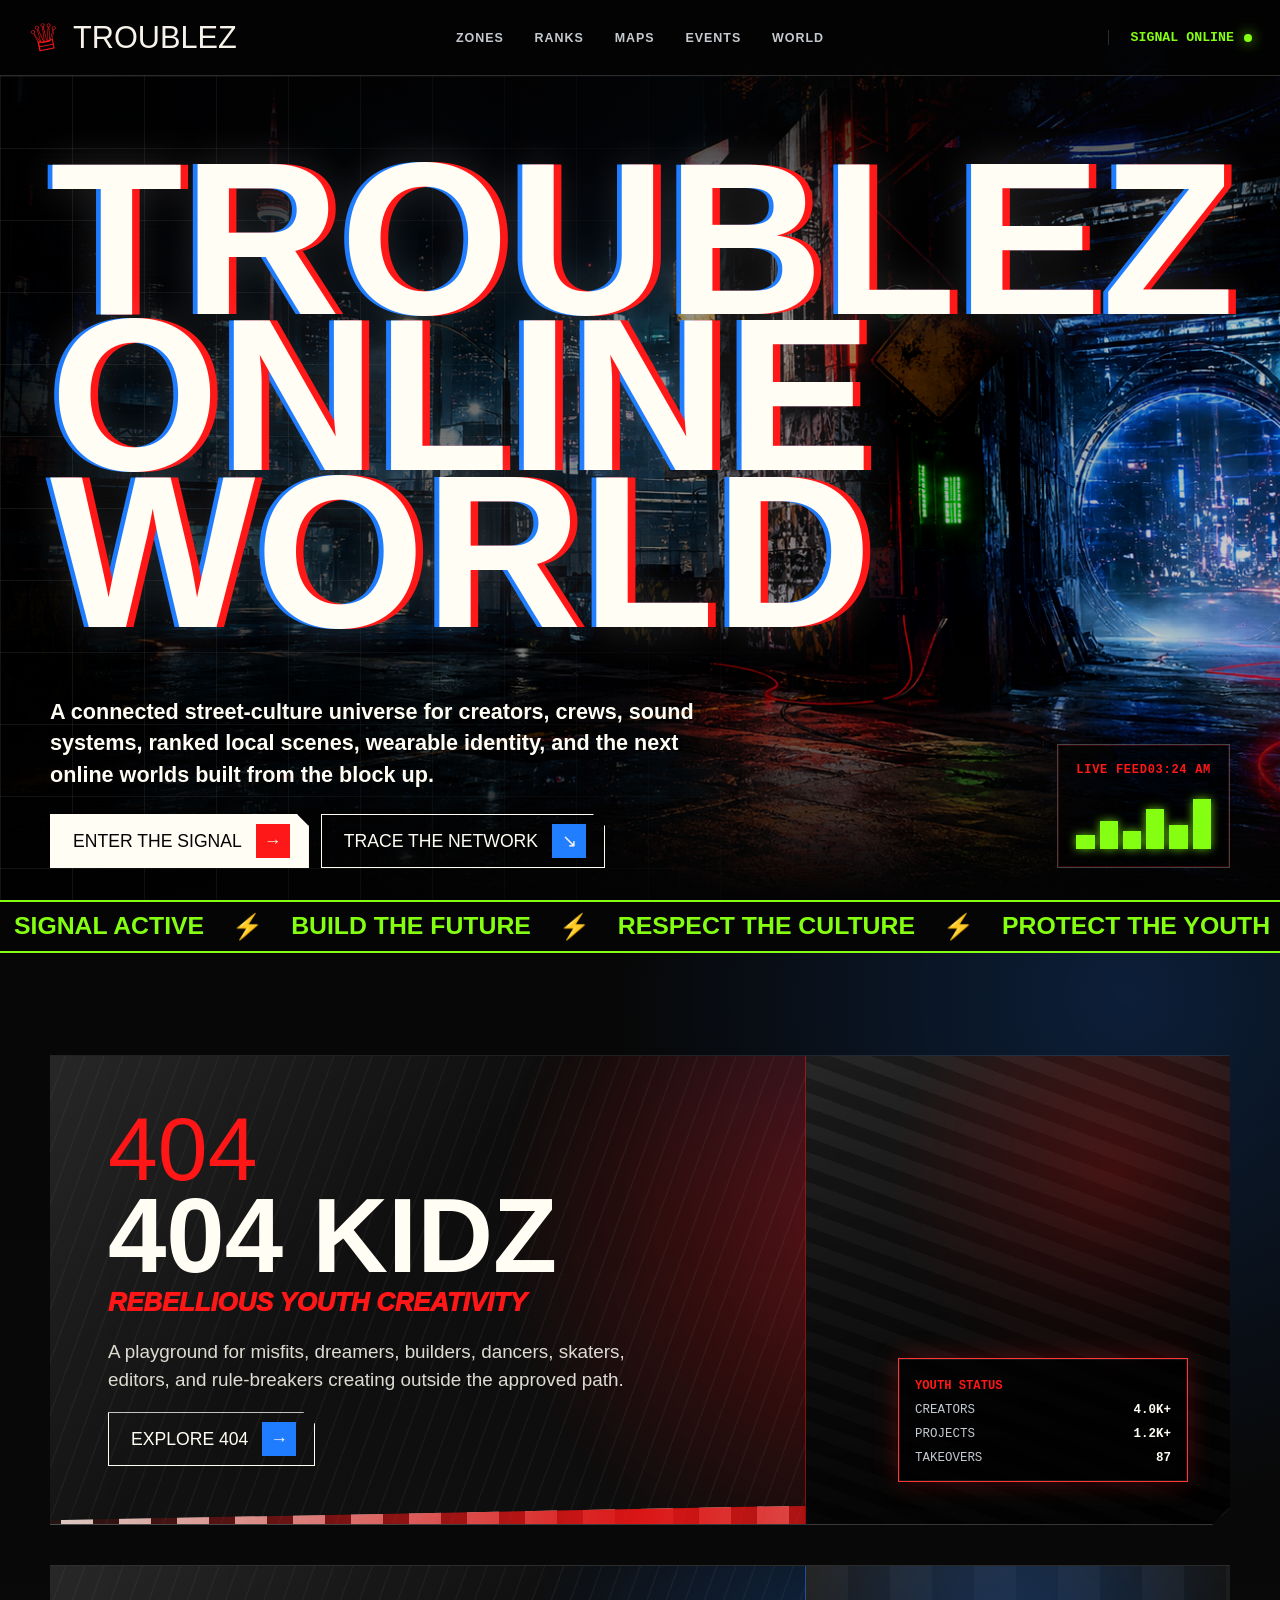
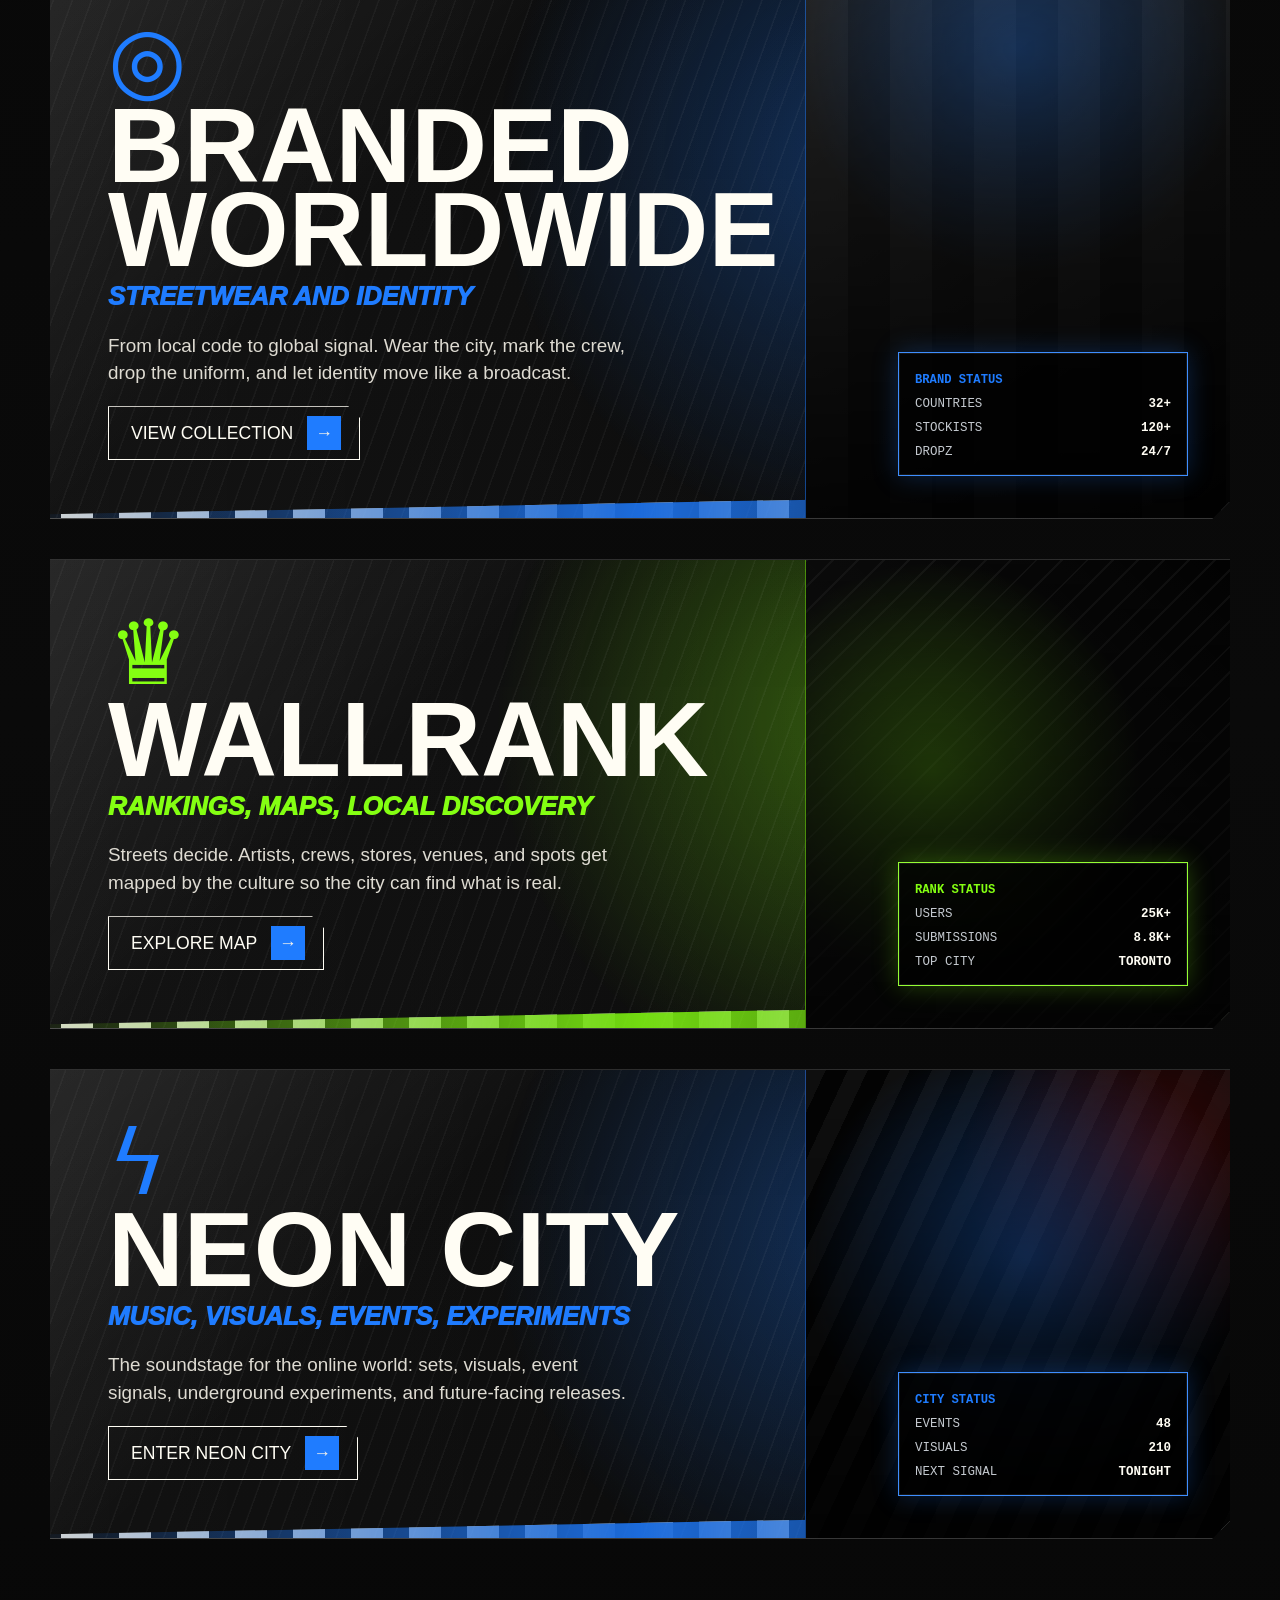
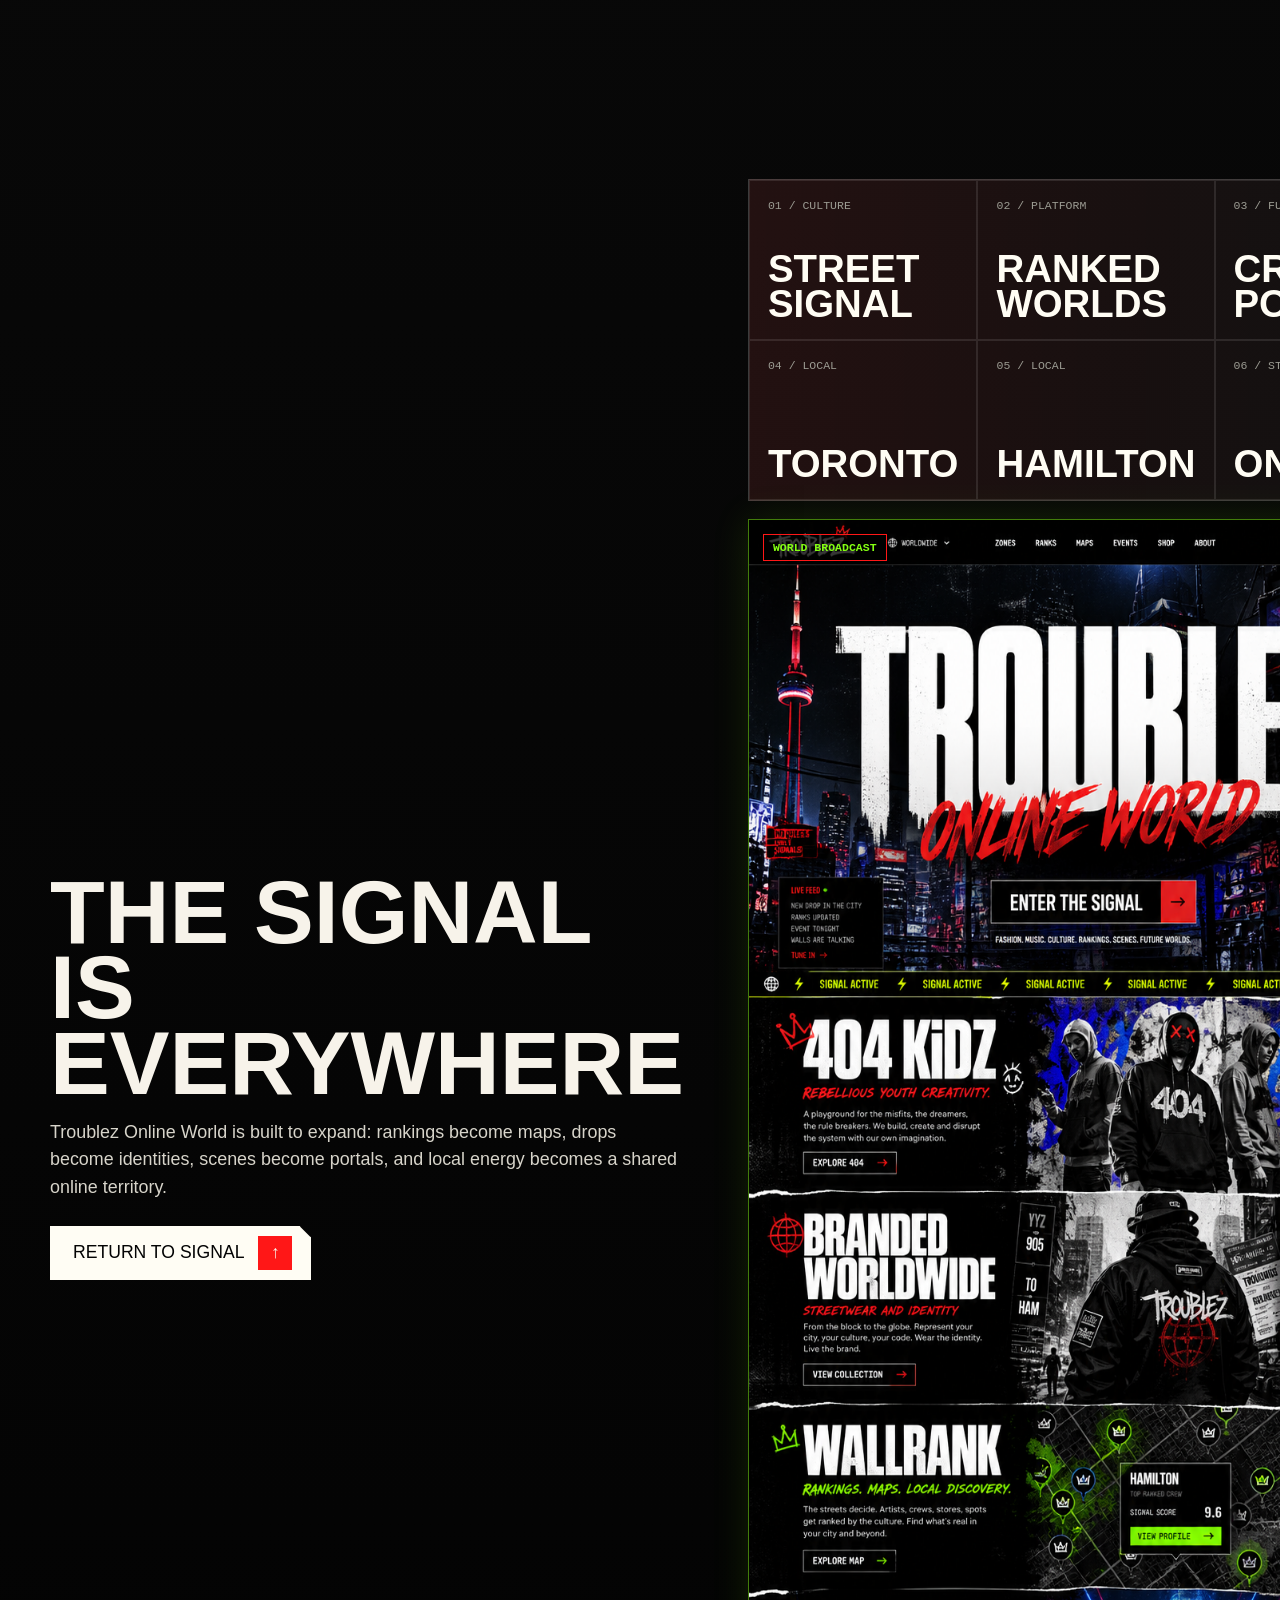
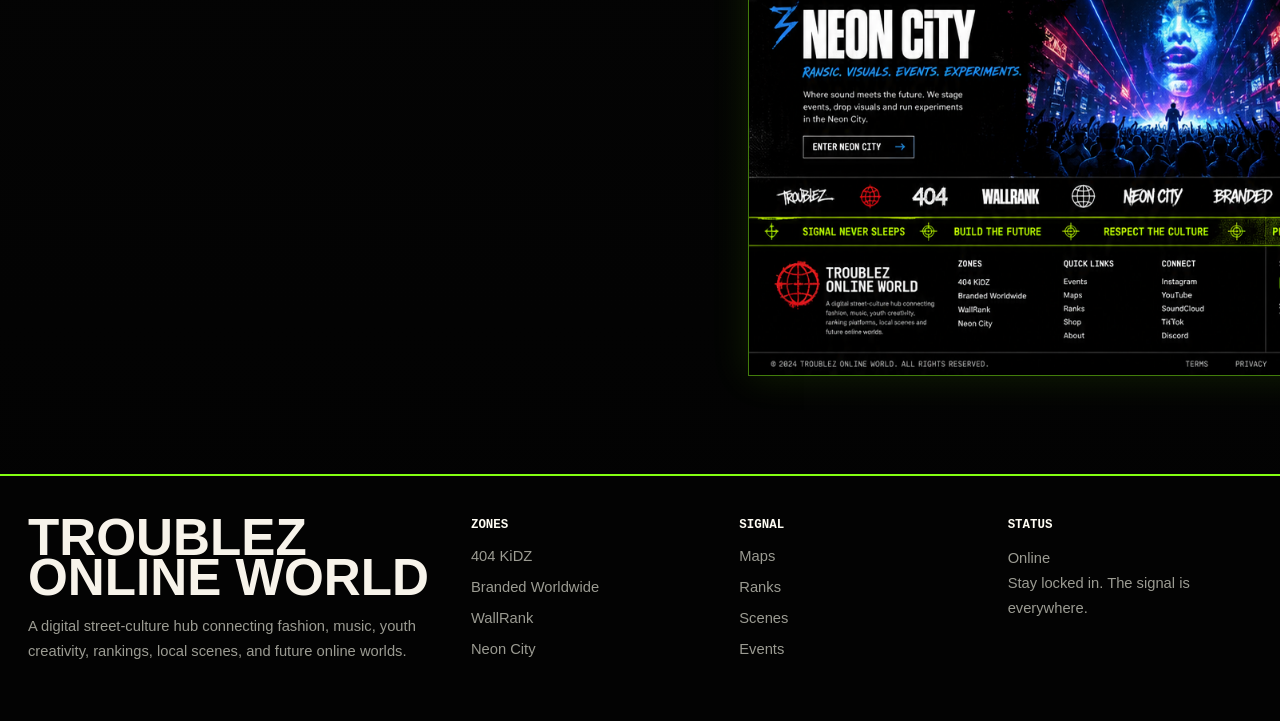
==== commit ea145c53: "Use supplied Troublez site graphics" ====
--- a/index.html
+++ b/index.html
@@ -566,6 +566,44 @@
           rgba(255, 255, 255, 0.035);
       }
 
+      .network-visuals {
+        display: grid;
+        gap: 18px;
+      }
+
+      .world-poster {
+        position: relative;
+        margin: 0;
+        overflow: hidden;
+        border: 1px solid rgba(132, 255, 18, 0.48);
+        background: #050505;
+        box-shadow:
+          0 0 36px rgba(132, 255, 18, 0.12),
+          inset 0 0 0 1px rgba(255, 255, 255, 0.08);
+      }
+
+      .world-poster::before {
+        content: "World Broadcast";
+        position: absolute;
+        top: 14px;
+        left: 14px;
+        z-index: 1;
+        padding: 6px 9px;
+        border: 1px solid var(--red);
+        background: rgba(0, 0, 0, 0.78);
+        color: var(--green);
+        font-family: ui-monospace, Consolas, monospace;
+        font-size: 0.72rem;
+        font-weight: 900;
+        text-transform: uppercase;
+      }
+
+      .world-poster img {
+        display: block;
+        width: 100%;
+        height: auto;
+      }
+
       .signal-tile {
         min-height: 160px;
         padding: 18px;
@@ -705,6 +743,10 @@
 
         .signal-board {
           grid-template-columns: 1fr;
+        }
+
+        .network-visuals {
+          gap: 14px;
         }
 
         .network {
@@ -895,13 +937,22 @@
               <a class="btn" href="#top">Return to signal <span>↑</span></a>
             </div>
           </div>
-          <div class="signal-board" aria-label="Platform pillars">
-            <div class="signal-tile"><span>01 / Culture</span><strong>Street signal</strong></div>
-            <div class="signal-tile"><span>02 / Platform</span><strong>Ranked worlds</strong></div>
-            <div class="signal-tile"><span>03 / Future</span><strong>Creator portals</strong></div>
-            <div class="signal-tile"><span>04 / Local</span><strong>Toronto</strong></div>
-            <div class="signal-tile"><span>05 / Local</span><strong>Hamilton</strong></div>
-            <div class="signal-tile"><span>06 / Status</span><strong>Online</strong></div>
+          <div class="network-visuals">
+            <div class="signal-board" aria-label="Platform pillars">
+              <div class="signal-tile"><span>01 / Culture</span><strong>Street signal</strong></div>
+              <div class="signal-tile"><span>02 / Platform</span><strong>Ranked worlds</strong></div>
+              <div class="signal-tile"><span>03 / Future</span><strong>Creator portals</strong></div>
+              <div class="signal-tile"><span>04 / Local</span><strong>Toronto</strong></div>
+              <div class="signal-tile"><span>05 / Local</span><strong>Hamilton</strong></div>
+              <div class="signal-tile"><span>06 / Status</span><strong>Online</strong></div>
+            </div>
+            <figure class="world-poster">
+              <img
+                src="assets/troublez-world-poster.png"
+                alt="Troublez Online World poster showing the full street-culture landing page concept"
+                loading="lazy"
+              />
+            </figure>
           </div>
         </section>
       </main>
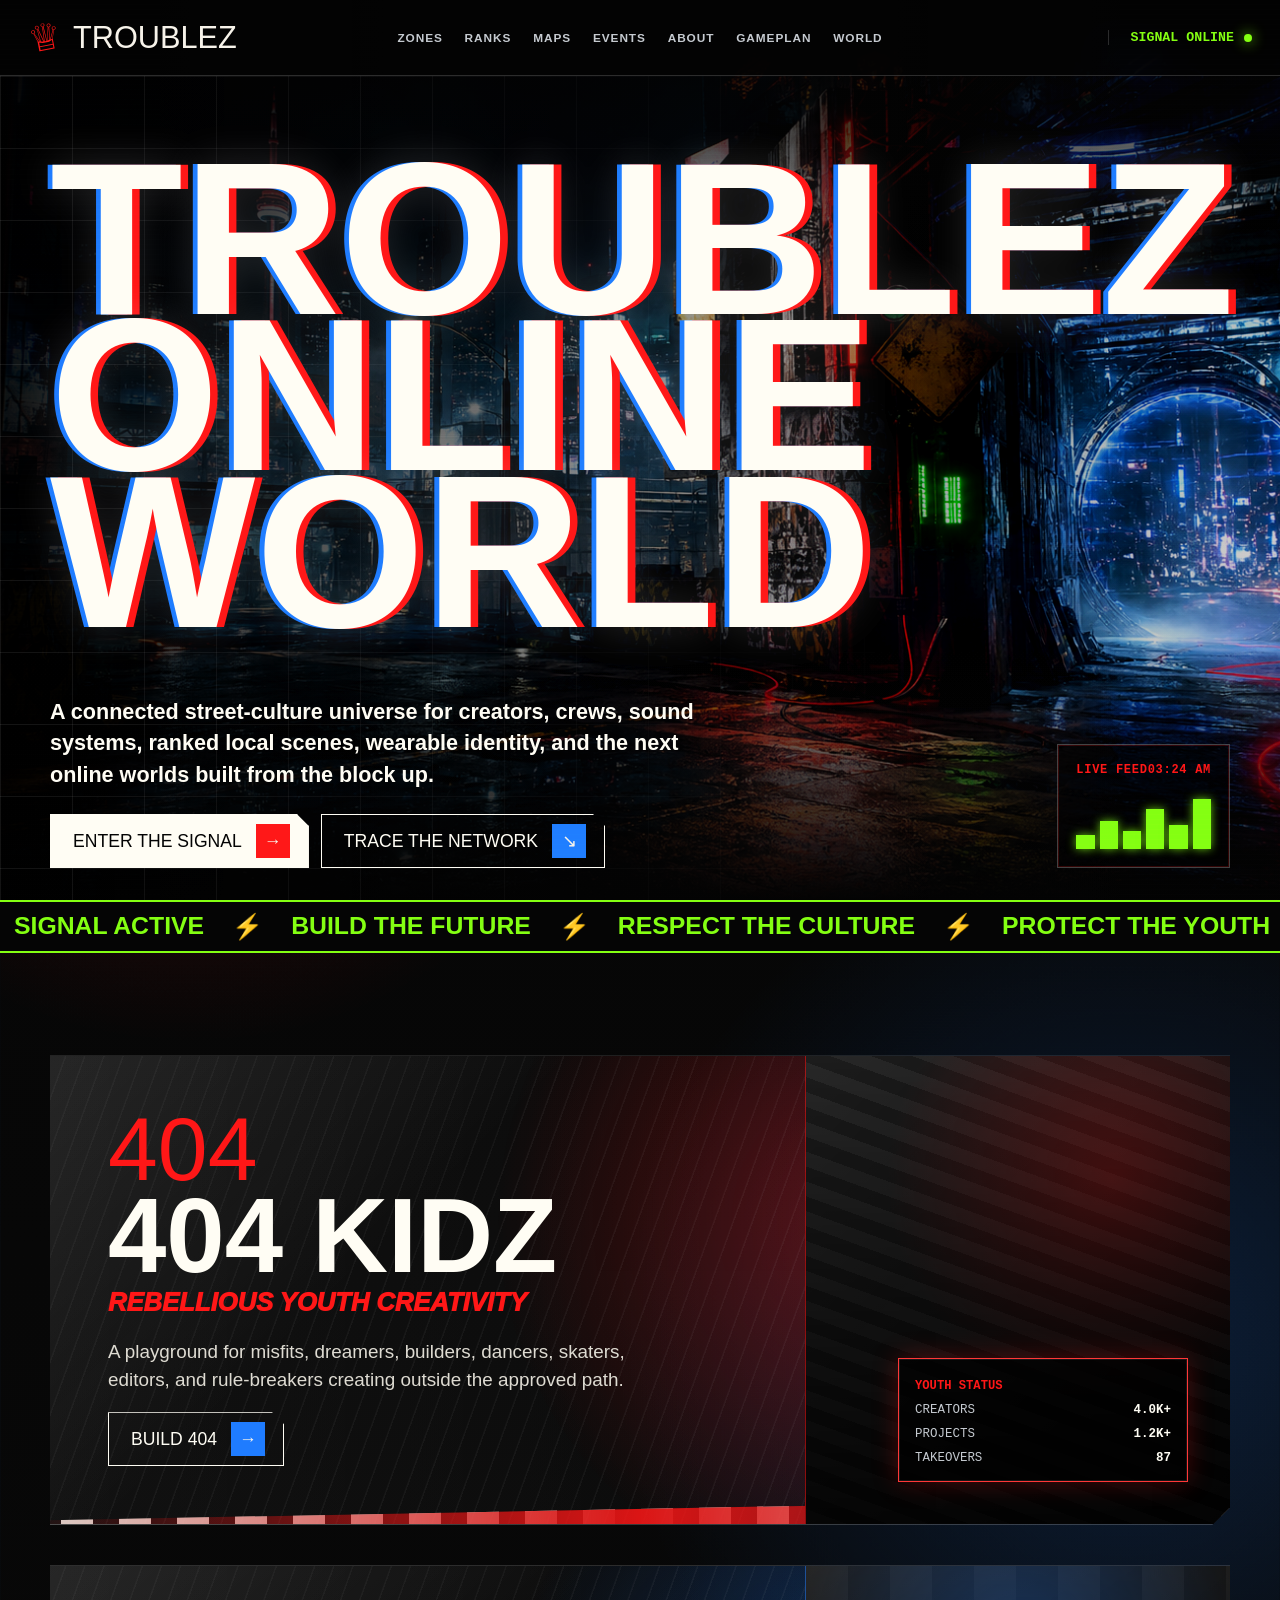
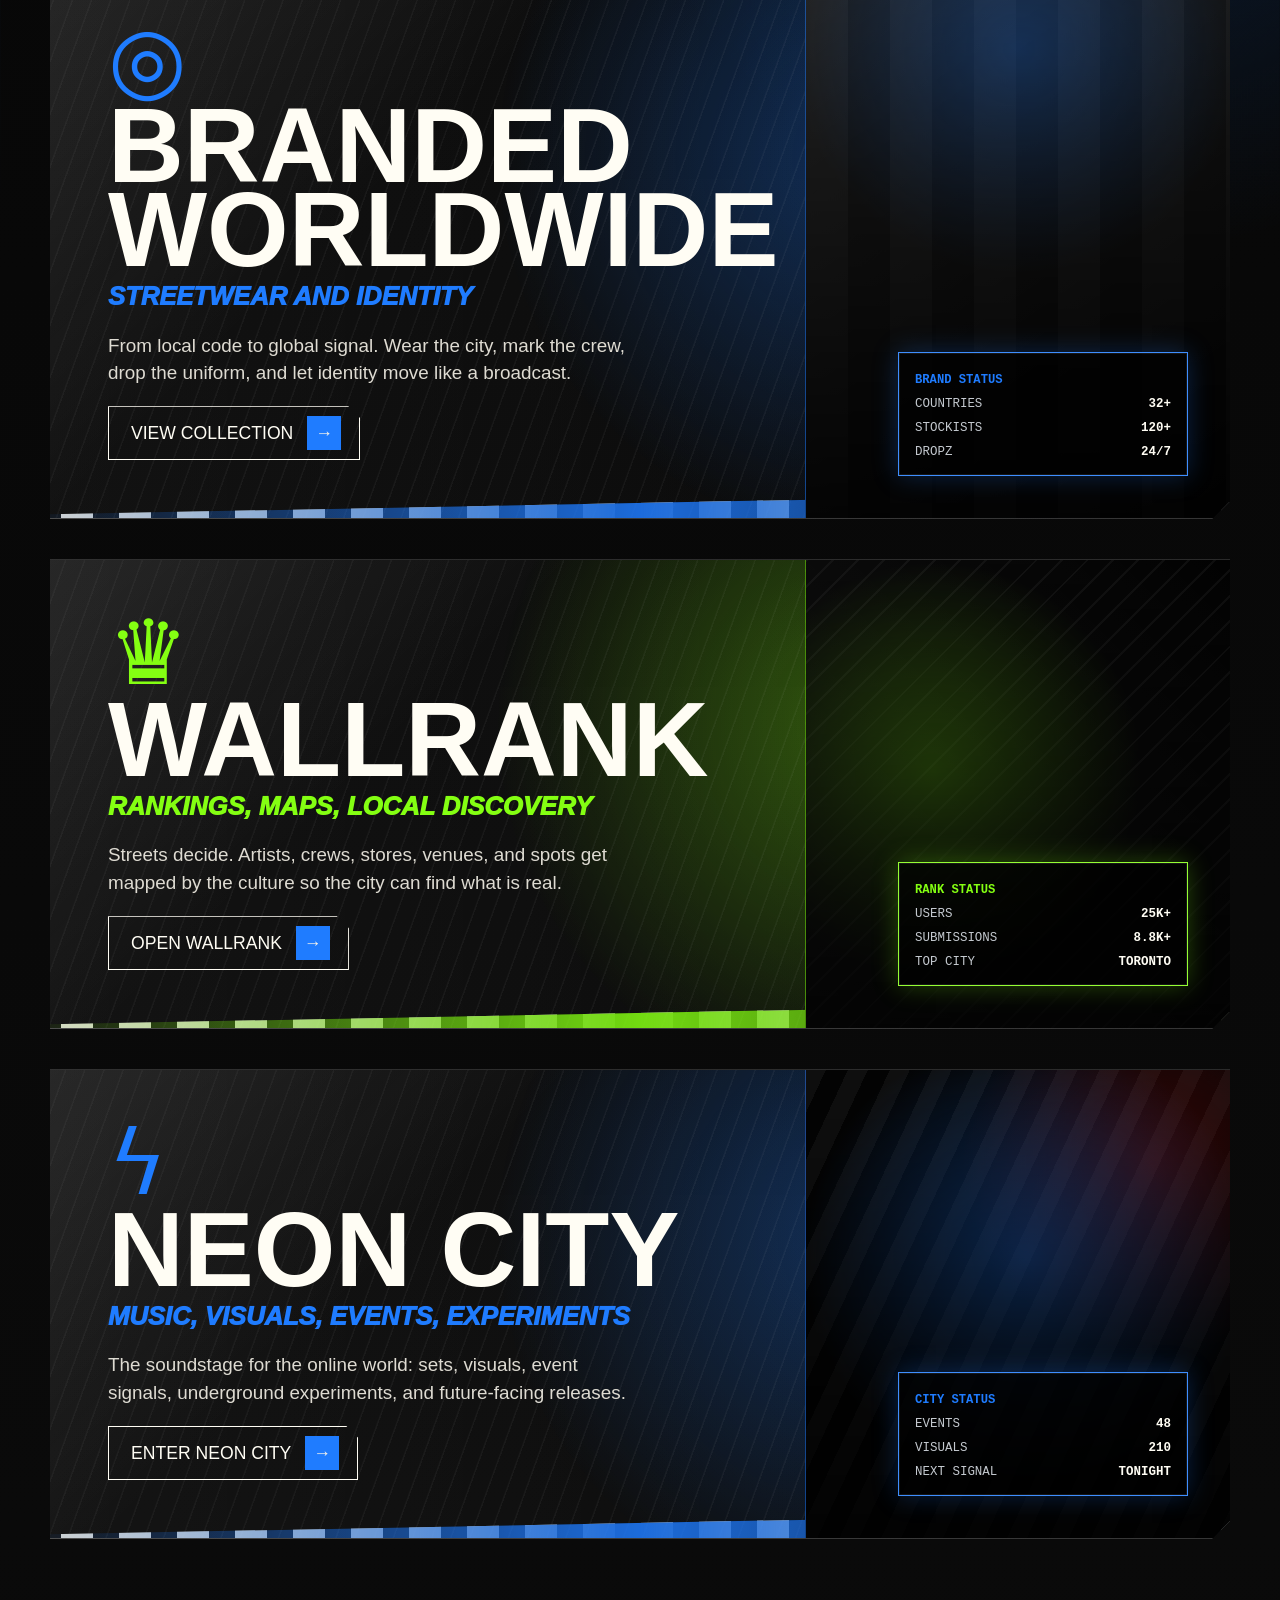
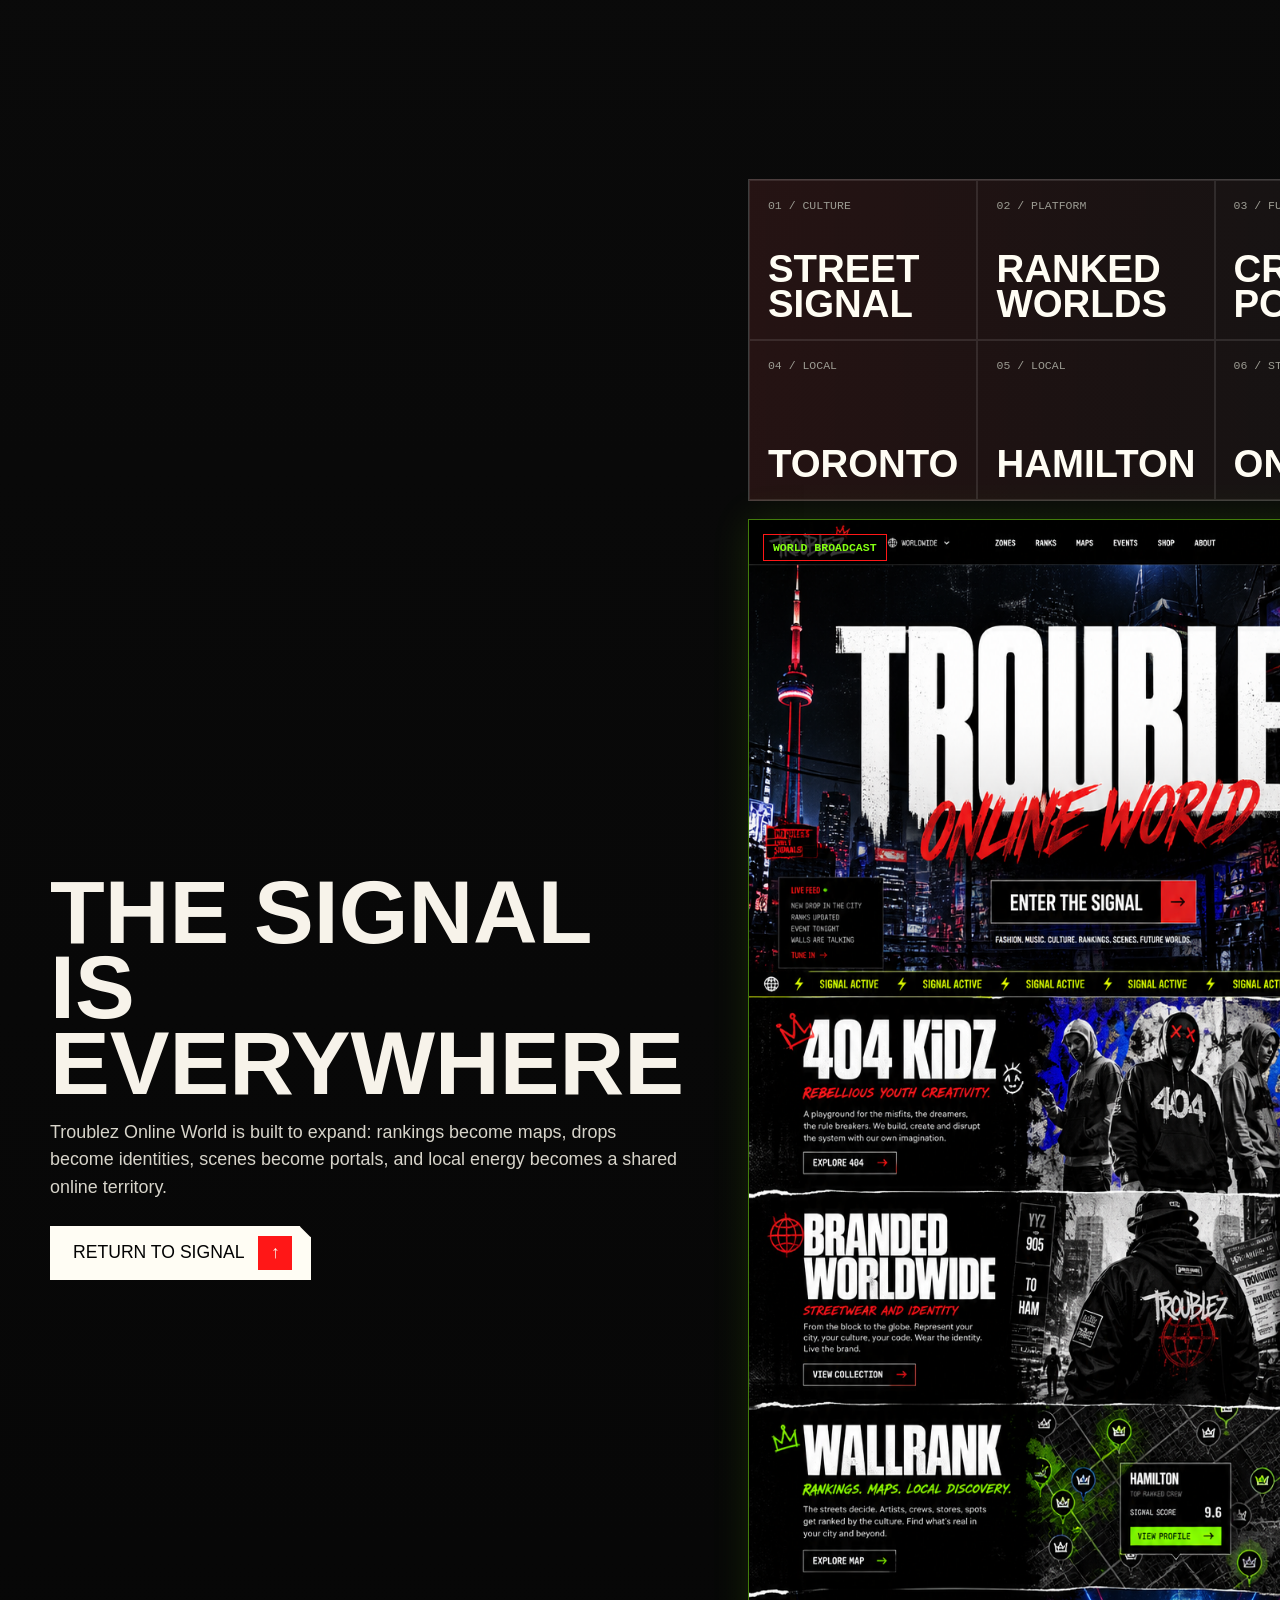
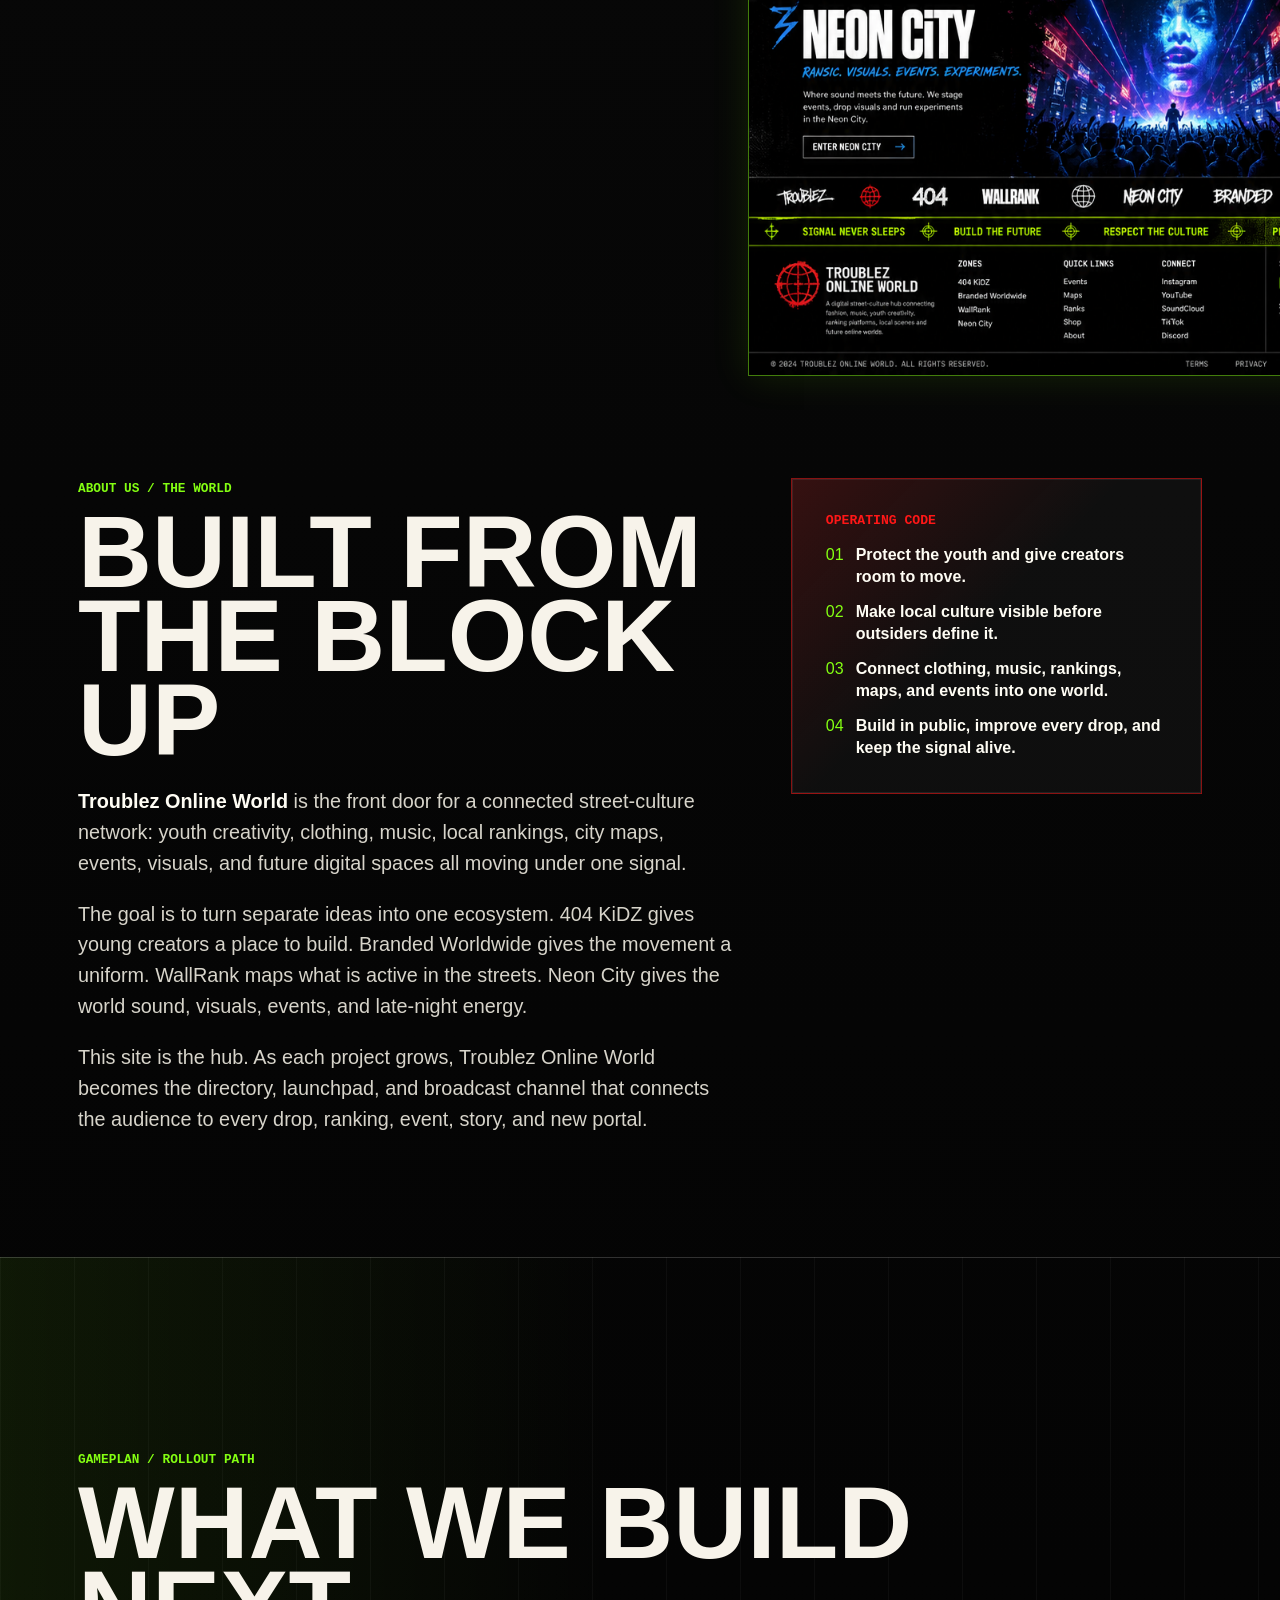
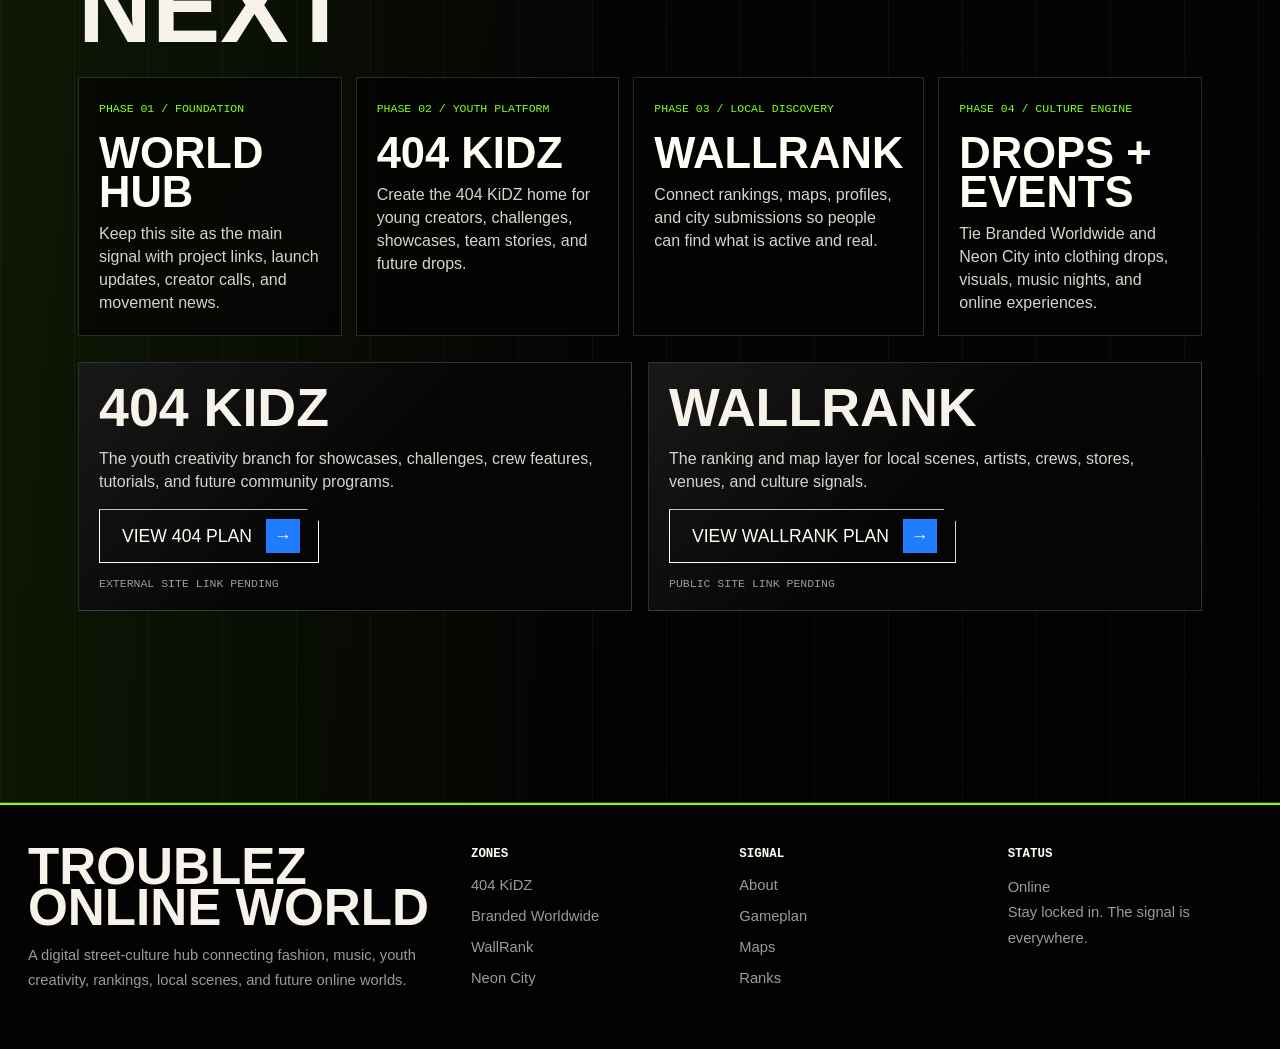
==== commit f35412e7: "Add Troublez about and gameplan content" ====
--- a/index.html
+++ b/index.html
@@ -108,9 +108,9 @@
 
       .nav-links {
         display: flex;
-        gap: clamp(14px, 2.4vw, 34px);
+        gap: clamp(10px, 1.7vw, 22px);
         color: var(--chrome);
-        font-size: 0.78rem;
+        font-size: 0.74rem;
         font-weight: 800;
         letter-spacing: 0.08em;
         text-transform: uppercase;
@@ -604,6 +604,171 @@
         height: auto;
       }
 
+      .content-section {
+        width: min(1180px, 100%);
+        margin: clamp(52px, 8vw, 104px) auto;
+        padding: 0 28px;
+      }
+
+      .section-kicker {
+        display: inline-block;
+        margin-bottom: 14px;
+        color: var(--green);
+        font-family: ui-monospace, Consolas, monospace;
+        font-size: 0.8rem;
+        font-weight: 900;
+        text-transform: uppercase;
+      }
+
+      .section-title {
+        margin: 0;
+        font-family: var(--font-display);
+        font-size: clamp(3.4rem, 8vw, 8.8rem);
+        line-height: 0.82;
+        text-transform: uppercase;
+      }
+
+      .about-grid {
+        display: grid;
+        grid-template-columns: minmax(0, 0.86fr) minmax(320px, 0.54fr);
+        gap: clamp(22px, 5vw, 58px);
+        align-items: start;
+      }
+
+      .about-copy {
+        margin-top: 24px;
+        color: #d7d4ca;
+        font-size: clamp(1rem, 1.55vw, 1.24rem);
+        line-height: 1.56;
+      }
+
+      .about-copy strong {
+        color: var(--paper);
+      }
+
+      .manifesto-panel {
+        padding: clamp(22px, 4vw, 34px);
+        border: 1px solid rgba(255, 23, 23, 0.5);
+        background:
+          linear-gradient(135deg, rgba(255, 23, 23, 0.16), transparent 46%),
+          rgba(255, 255, 255, 0.035);
+        box-shadow: inset 0 0 0 1px rgba(255, 255, 255, 0.08);
+      }
+
+      .manifesto-panel h3 {
+        margin: 0 0 16px;
+        color: var(--red);
+        font-family: ui-monospace, Consolas, monospace;
+        font-size: 0.82rem;
+        text-transform: uppercase;
+      }
+
+      .manifesto-list {
+        display: grid;
+        gap: 14px;
+        margin: 0;
+        padding: 0;
+        list-style: none;
+      }
+
+      .manifesto-list li {
+        display: grid;
+        grid-template-columns: auto 1fr;
+        gap: 12px;
+        color: var(--paper);
+        font-size: 1rem;
+        line-height: 1.35;
+      }
+
+      .manifesto-list span {
+        color: var(--green);
+        font-family: var(--font-display);
+      }
+
+      .gameplan {
+        border-block: 1px solid var(--line);
+        padding-block: clamp(48px, 7vw, 88px);
+        background:
+          linear-gradient(90deg, rgba(132, 255, 18, 0.08), transparent 48%),
+          repeating-linear-gradient(90deg, rgba(255, 255, 255, 0.035) 0 1px, transparent 1px 74px);
+      }
+
+      .gameplan-grid {
+        display: grid;
+        grid-template-columns: repeat(4, 1fr);
+        gap: 14px;
+        margin-top: 28px;
+      }
+
+      .phase-card {
+        min-height: 240px;
+        padding: 20px;
+        border: 1px solid rgba(255, 255, 255, 0.15);
+        background: rgba(3, 3, 3, 0.72);
+        display: grid;
+        align-content: space-between;
+      }
+
+      .phase-card span {
+        color: var(--green);
+        font-family: ui-monospace, Consolas, monospace;
+        font-size: 0.72rem;
+        text-transform: uppercase;
+      }
+
+      .phase-card h3 {
+        margin: 18px 0 10px;
+        color: var(--paper);
+        font-family: var(--font-display);
+        font-size: clamp(2rem, 3.4vw, 3.2rem);
+        line-height: 0.9;
+        text-transform: uppercase;
+      }
+
+      .phase-card p {
+        margin: 0;
+        color: #d7d4ca;
+        line-height: 1.45;
+      }
+
+      .link-card-grid {
+        display: grid;
+        grid-template-columns: repeat(2, 1fr);
+        gap: 16px;
+        margin-top: 26px;
+      }
+
+      .link-card {
+        min-height: 190px;
+        padding: 20px;
+        border: 1px solid rgba(255, 255, 255, 0.16);
+        background:
+          linear-gradient(135deg, rgba(255, 255, 255, 0.08), transparent 52%),
+          #050505;
+      }
+
+      .link-card h3 {
+        margin: 0 0 10px;
+        font-family: var(--font-display);
+        font-size: clamp(2.2rem, 4.2vw, 4.2rem);
+        line-height: 0.9;
+        text-transform: uppercase;
+      }
+
+      .link-card p {
+        color: #d7d4ca;
+        line-height: 1.45;
+      }
+
+      .link-card small {
+        display: block;
+        margin-top: 14px;
+        color: var(--muted);
+        font-family: ui-monospace, Consolas, monospace;
+        font-size: 0.72rem;
+        text-transform: uppercase;
+      }
+
       .signal-tile {
         min-height: 160px;
         padding: 18px;
@@ -724,6 +889,9 @@
         .hero-subline,
         .zone,
         .network,
+        .about-grid,
+        .gameplan-grid,
+        .link-card-grid,
         .footer {
           grid-template-columns: 1fr;
         }
@@ -750,6 +918,10 @@
         }
 
         .network {
+          padding-inline: 18px;
+        }
+
+        .content-section {
           padding-inline: 18px;
         }
 
@@ -802,6 +974,8 @@
           <a href="#wallrank">Ranks</a>
           <a href="#wallrank">Maps</a>
           <a href="#neon-city">Events</a>
+          <a href="#about">About</a>
+          <a href="#gameplan">Gameplan</a>
           <a href="#network">World</a>
         </div>
         <div class="signal" aria-label="Signal status online">Signal Online</div>
@@ -850,7 +1024,7 @@
                 A playground for misfits, dreamers, builders, dancers, skaters, editors, and rule-breakers
                 creating outside the approved path.
               </p>
-              <a class="btn secondary" href="#404-kidz">Explore 404 <span>→</span></a>
+              <a class="btn secondary" href="#about">Build 404 <span>→</span></a>
             </div>
             <div class="zone-panel">
               <div class="mini-panel">
@@ -892,7 +1066,7 @@
                 Streets decide. Artists, crews, stores, venues, and spots get mapped by the culture so the
                 city can find what is real.
               </p>
-              <a class="btn secondary" href="#wallrank">Explore map <span>→</span></a>
+              <a class="btn secondary" href="#gameplan">Open WallRank <span>→</span></a>
             </div>
             <div class="zone-panel">
               <div class="mini-panel">
@@ -953,6 +1127,94 @@
                 loading="lazy"
               />
             </figure>
+          </div>
+        </section>
+
+        <section class="content-section about-grid" id="about" aria-label="About Troublez Online World">
+          <div>
+            <span class="section-kicker">About us / The world</span>
+            <h2 class="section-title">Built from the block up</h2>
+            <div class="about-copy">
+              <p>
+                <strong>Troublez Online World</strong> is the front door for a connected street-culture network:
+                youth creativity, clothing, music, local rankings, city maps, events, visuals, and future digital spaces
+                all moving under one signal.
+              </p>
+              <p>
+                The goal is to turn separate ideas into one ecosystem. 404 KiDZ gives young creators a place to build.
+                Branded Worldwide gives the movement a uniform. WallRank maps what is active in the streets. Neon City
+                gives the world sound, visuals, events, and late-night energy.
+              </p>
+              <p>
+                This site is the hub. As each project grows, Troublez Online World becomes the directory, launchpad,
+                and broadcast channel that connects the audience to every drop, ranking, event, story, and new portal.
+              </p>
+            </div>
+          </div>
+          <aside class="manifesto-panel">
+            <h3>Operating code</h3>
+            <ul class="manifesto-list">
+              <li><span>01</span><strong>Protect the youth and give creators room to move.</strong></li>
+              <li><span>02</span><strong>Make local culture visible before outsiders define it.</strong></li>
+              <li><span>03</span><strong>Connect clothing, music, rankings, maps, and events into one world.</strong></li>
+              <li><span>04</span><strong>Build in public, improve every drop, and keep the signal alive.</strong></li>
+            </ul>
+          </aside>
+        </section>
+
+        <section class="gameplan" id="gameplan" aria-label="Troublez Online World gameplan">
+          <div class="content-section">
+            <span class="section-kicker">Gameplan / Rollout path</span>
+            <h2 class="section-title">What we build next</h2>
+            <div class="gameplan-grid">
+              <article class="phase-card">
+                <div>
+                  <span>Phase 01 / Foundation</span>
+                  <h3>World hub</h3>
+                  <p>Keep this site as the main signal with project links, launch updates, creator calls, and movement news.</p>
+                </div>
+              </article>
+              <article class="phase-card">
+                <div>
+                  <span>Phase 02 / Youth platform</span>
+                  <h3>404 KiDZ</h3>
+                  <p>Create the 404 KiDZ home for young creators, challenges, showcases, team stories, and future drops.</p>
+                </div>
+              </article>
+              <article class="phase-card">
+                <div>
+                  <span>Phase 03 / Local discovery</span>
+                  <h3>WallRank</h3>
+                  <p>Connect rankings, maps, profiles, and city submissions so people can find what is active and real.</p>
+                </div>
+              </article>
+              <article class="phase-card">
+                <div>
+                  <span>Phase 04 / Culture engine</span>
+                  <h3>Drops + events</h3>
+                  <p>Tie Branded Worldwide and Neon City into clothing drops, visuals, music nights, and online experiences.</p>
+                </div>
+              </article>
+            </div>
+
+            <div class="link-card-grid" aria-label="Project links">
+              <article class="link-card">
+                <h3>404 KiDZ</h3>
+                <p>
+                  The youth creativity branch for showcases, challenges, crew features, tutorials, and future community programs.
+                </p>
+                <a class="btn secondary" href="#404-kidz">View 404 plan <span>→</span></a>
+                <small>External site link pending</small>
+              </article>
+              <article class="link-card">
+                <h3>WallRank</h3>
+                <p>
+                  The ranking and map layer for local scenes, artists, crews, stores, venues, and culture signals.
+                </p>
+                <a class="btn secondary" href="#wallrank">View WallRank plan <span>→</span></a>
+                <small>Public site link pending</small>
+              </article>
+            </div>
           </div>
         </section>
       </main>
@@ -977,10 +1239,10 @@
         <div>
           <h4>Signal</h4>
           <div class="footer-links">
+            <a href="#about">About</a>
+            <a href="#gameplan">Gameplan</a>
             <a href="#network">Maps</a>
             <a href="#network">Ranks</a>
-            <a href="#network">Scenes</a>
-            <a href="#network">Events</a>
           </div>
         </div>
         <div>
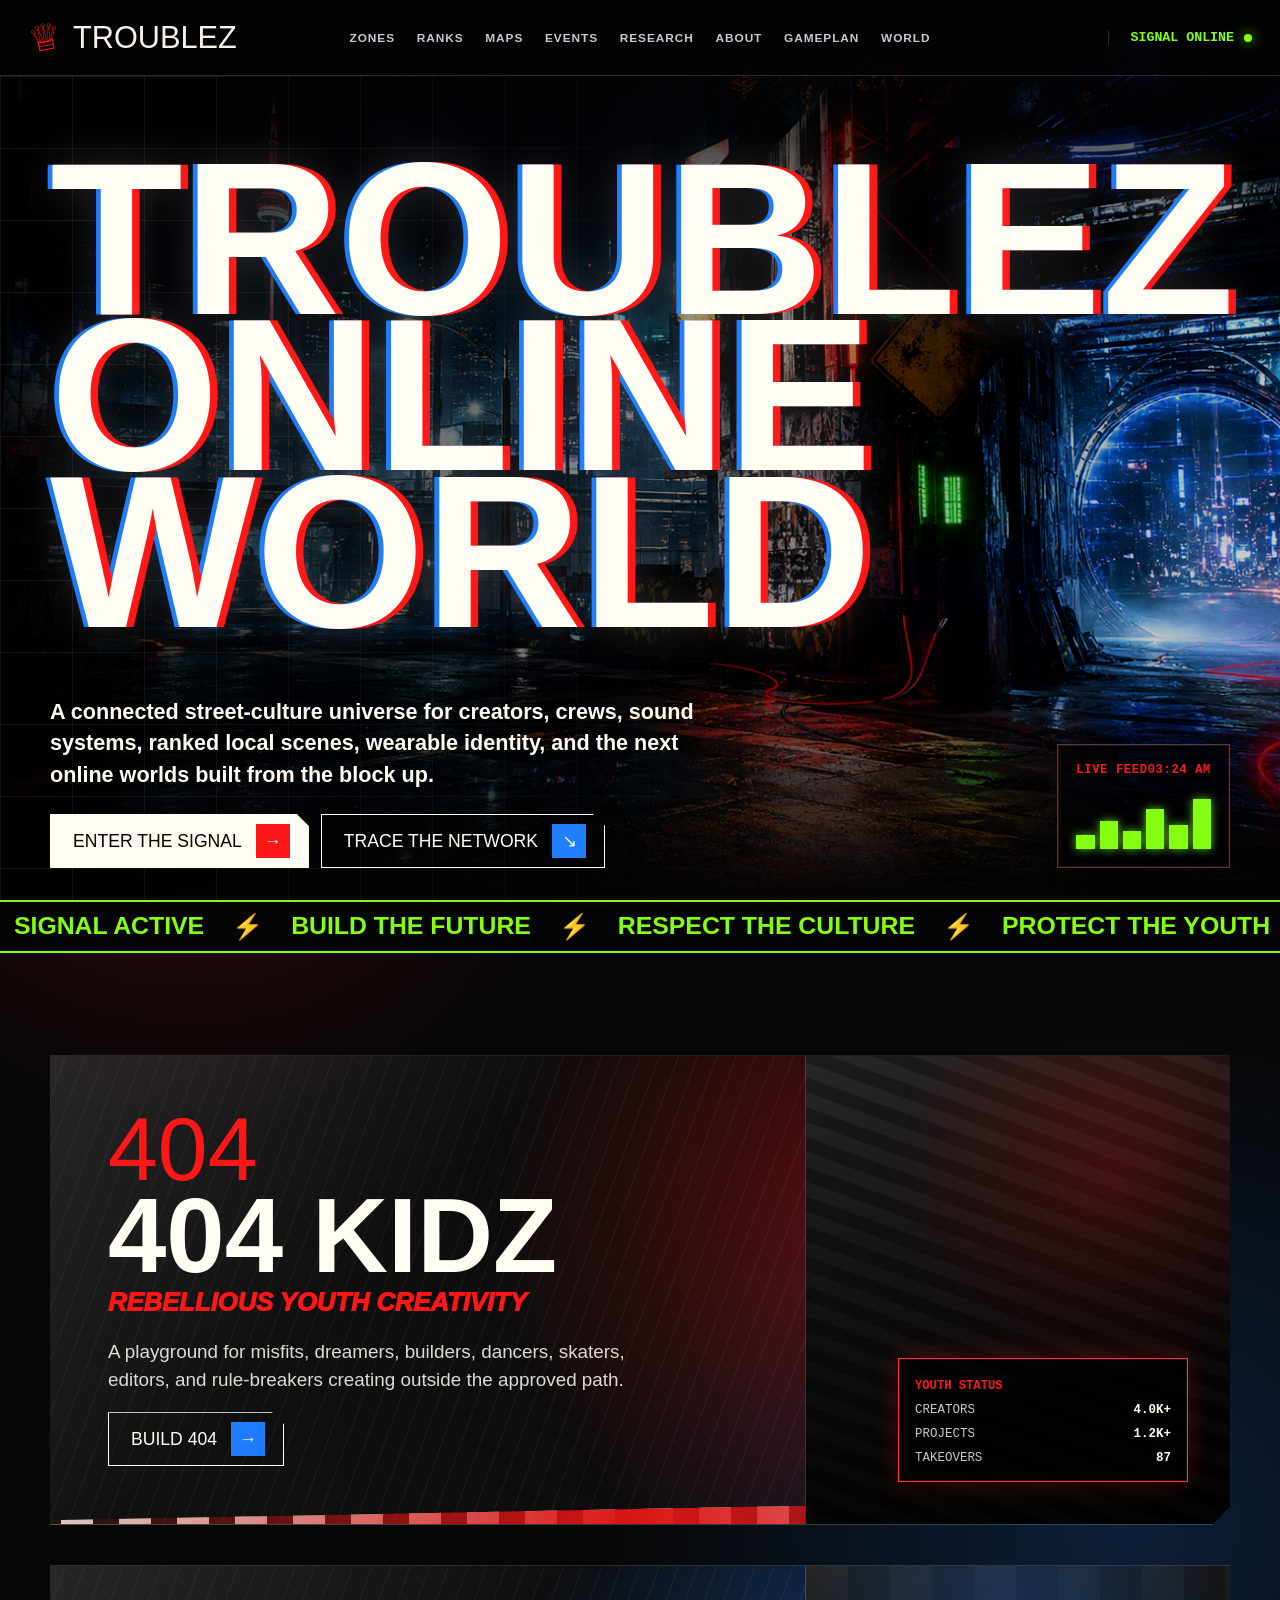
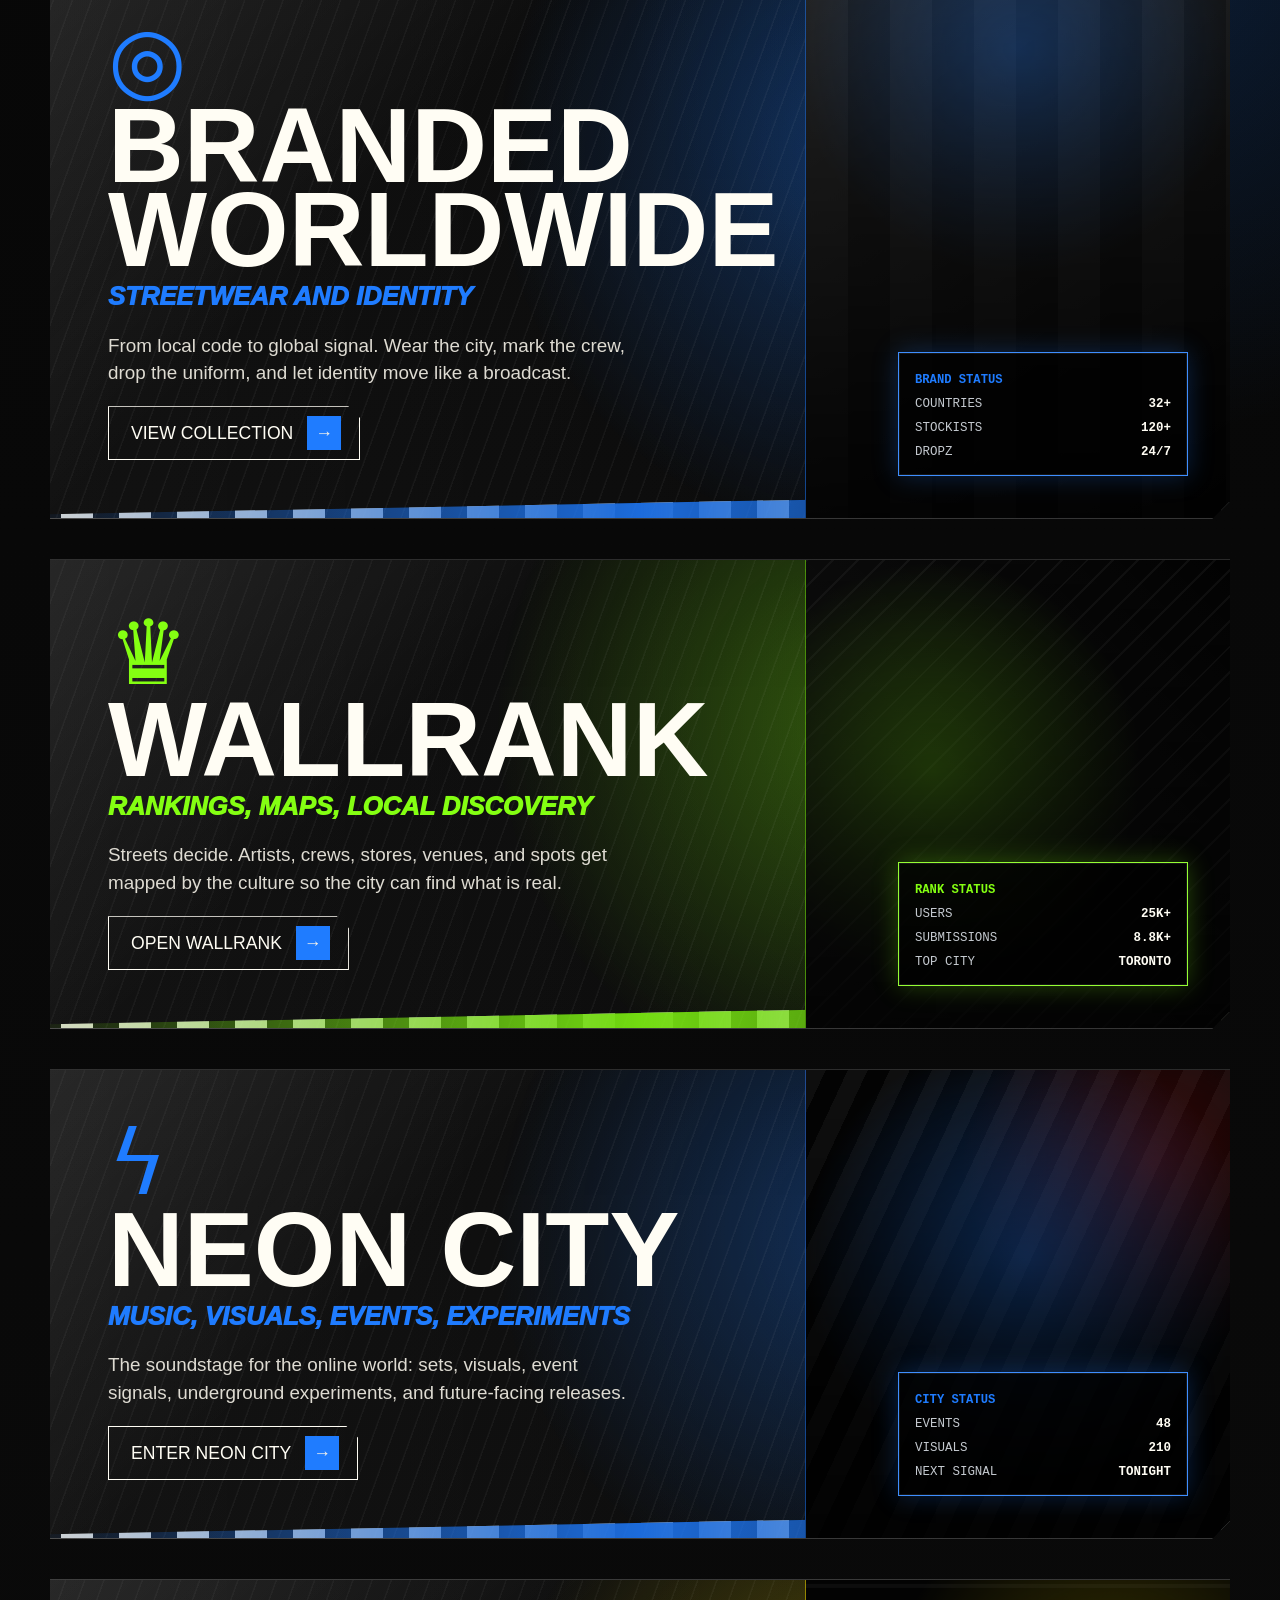
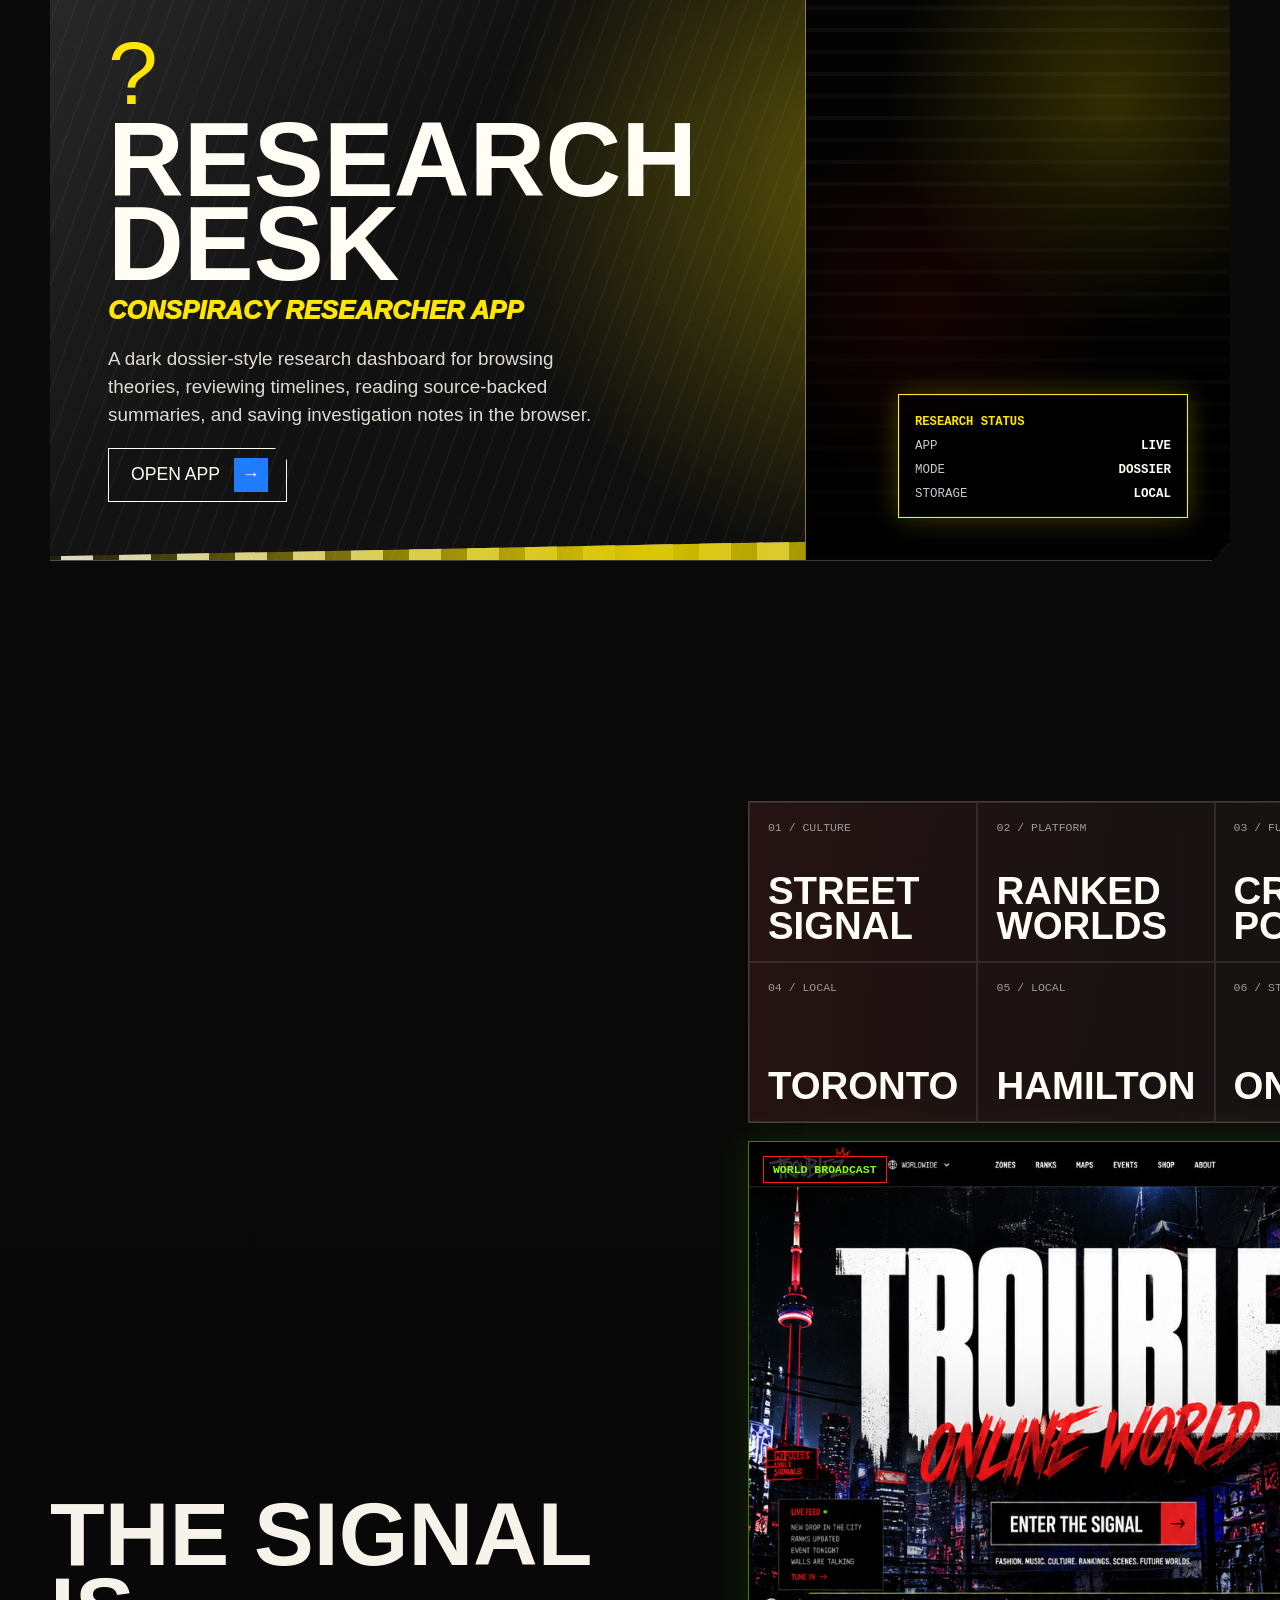
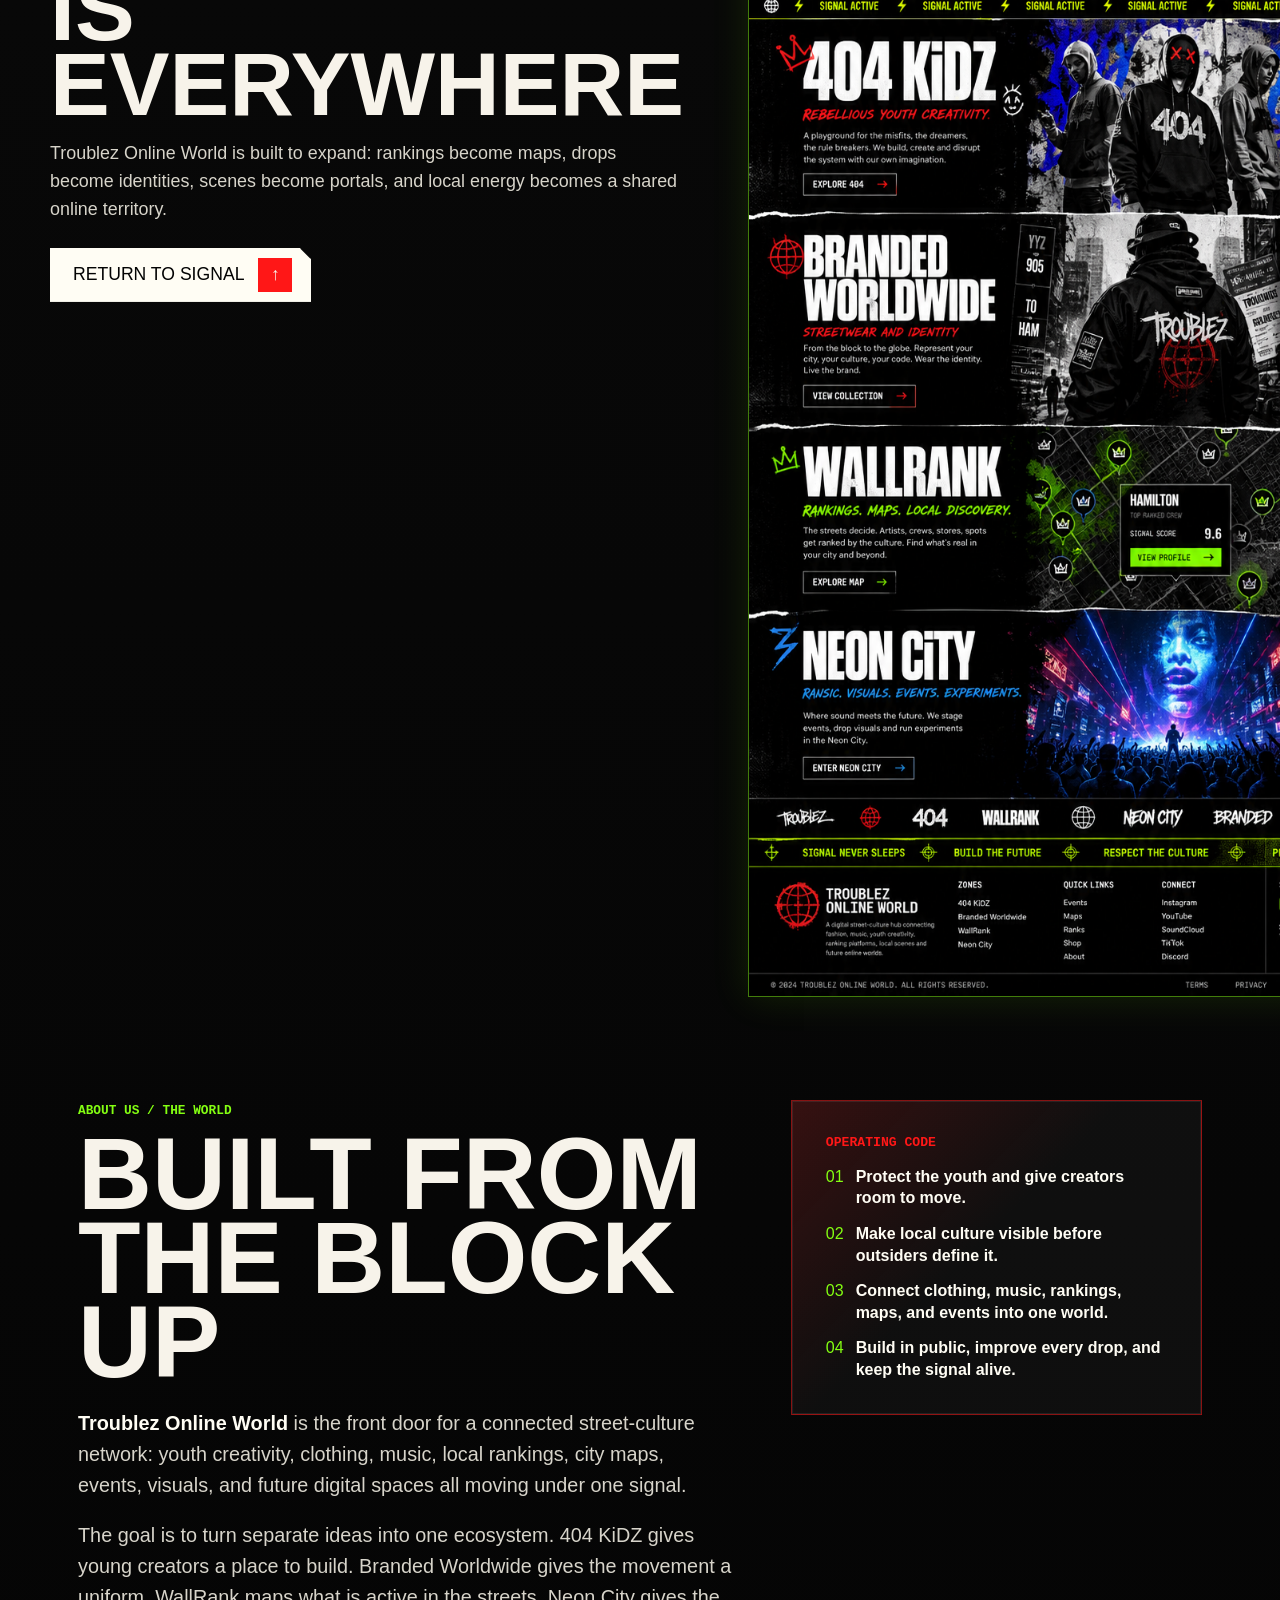
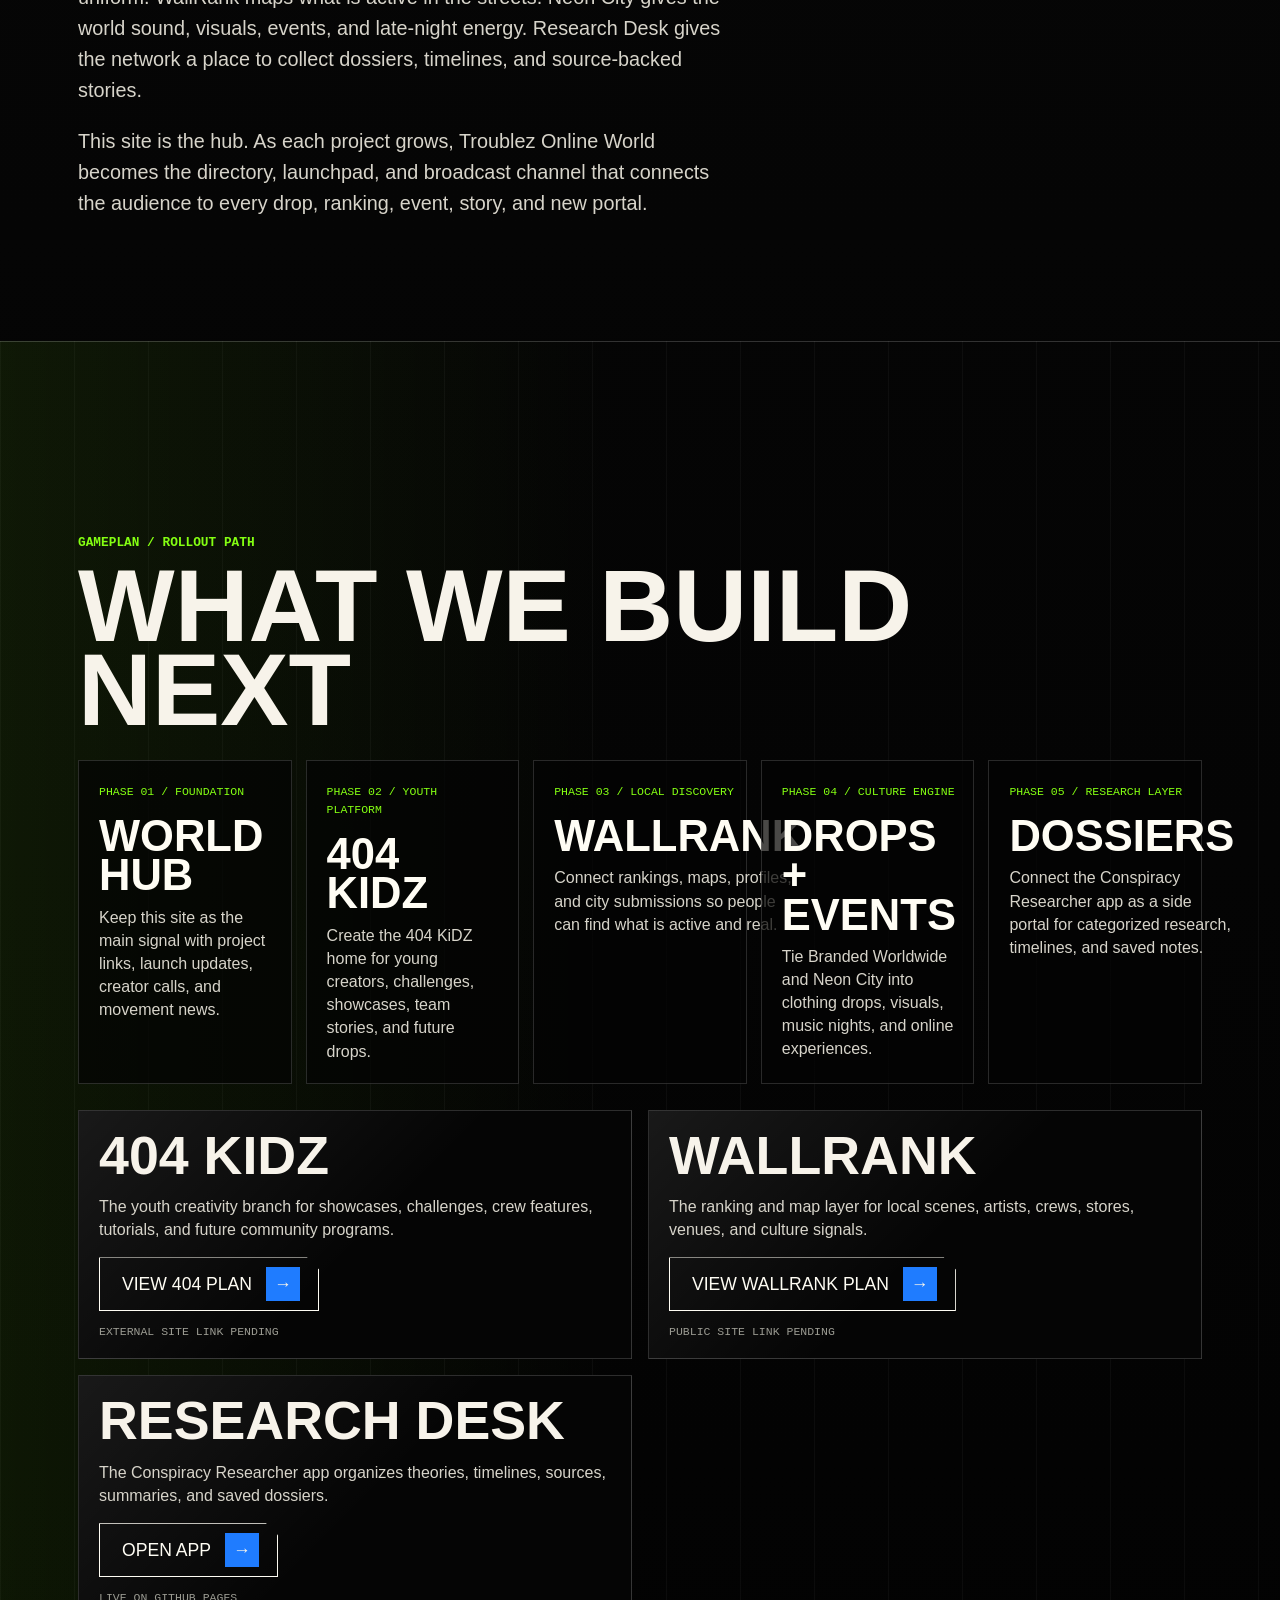
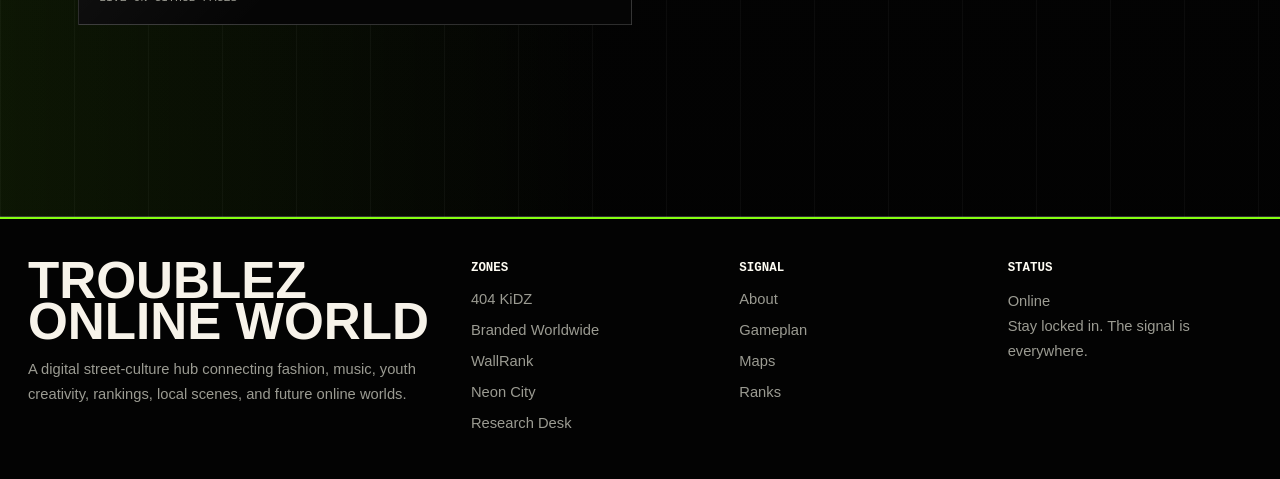
==== commit 81565fa1: "Add Conspiracy Researcher to Troublez hub" ====
--- a/index.html
+++ b/index.html
@@ -534,6 +534,14 @@
           repeating-linear-gradient(115deg, #121212 0 18px, #040404 18px 38px);
       }
 
+      .research {
+        --zone-color: var(--yellow);
+        --zone-image:
+          radial-gradient(circle at 72% 22%, rgba(255, 230, 0, 0.28), transparent 14rem),
+          radial-gradient(circle at 28% 58%, rgba(255, 23, 23, 0.18), transparent 12rem),
+          repeating-linear-gradient(0deg, #101010 0 4px, #040404 4px 22px);
+      }
+
       .network {
         width: min(1180px, 100%);
         margin: clamp(48px, 8vw, 98px) auto;
@@ -695,7 +703,7 @@
 
       .gameplan-grid {
         display: grid;
-        grid-template-columns: repeat(4, 1fr);
+        grid-template-columns: repeat(auto-fit, minmax(190px, 1fr));
         gap: 14px;
         margin-top: 28px;
       }
@@ -974,6 +982,7 @@
           <a href="#wallrank">Ranks</a>
           <a href="#wallrank">Maps</a>
           <a href="#neon-city">Events</a>
+          <a href="#research-desk">Research</a>
           <a href="#about">About</a>
           <a href="#gameplan">Gameplan</a>
           <a href="#network">World</a>
@@ -1098,6 +1107,27 @@
               </div>
             </div>
           </article>
+
+          <article class="zone research" id="research-desk">
+            <div class="zone-main">
+              <div class="zone-symbol">?</div>
+              <h2>Research Desk</h2>
+              <h3>Conspiracy Researcher app</h3>
+              <p>
+                A dark dossier-style research dashboard for browsing theories, reviewing timelines,
+                reading source-backed summaries, and saving investigation notes in the browser.
+              </p>
+              <a class="btn secondary" href="https://troublez905.github.io/Conspiracy-Researcher/" target="_blank" rel="noopener">Open app <span>→</span></a>
+            </div>
+            <div class="zone-panel">
+              <div class="mini-panel">
+                <b>Research status</b>
+                <div class="metric"><span>App</span><strong>Live</strong></div>
+                <div class="metric"><span>Mode</span><strong>Dossier</strong></div>
+                <div class="metric"><span>Storage</span><strong>Local</strong></div>
+              </div>
+            </div>
+          </article>
         </section>
 
         <section class="network" id="network">
@@ -1143,7 +1173,8 @@
               <p>
                 The goal is to turn separate ideas into one ecosystem. 404 KiDZ gives young creators a place to build.
                 Branded Worldwide gives the movement a uniform. WallRank maps what is active in the streets. Neon City
-                gives the world sound, visuals, events, and late-night energy.
+                gives the world sound, visuals, events, and late-night energy. Research Desk gives the network a place
+                to collect dossiers, timelines, and source-backed stories.
               </p>
               <p>
                 This site is the hub. As each project grows, Troublez Online World becomes the directory, launchpad,
@@ -1195,6 +1226,13 @@
                   <p>Tie Branded Worldwide and Neon City into clothing drops, visuals, music nights, and online experiences.</p>
                 </div>
               </article>
+              <article class="phase-card">
+                <div>
+                  <span>Phase 05 / Research layer</span>
+                  <h3>Dossiers</h3>
+                  <p>Connect the Conspiracy Researcher app as a side portal for categorized research, timelines, and saved notes.</p>
+                </div>
+              </article>
             </div>
 
             <div class="link-card-grid" aria-label="Project links">
@@ -1214,6 +1252,14 @@
                 <a class="btn secondary" href="#wallrank">View WallRank plan <span>→</span></a>
                 <small>Public site link pending</small>
               </article>
+              <article class="link-card">
+                <h3>Research Desk</h3>
+                <p>
+                  The Conspiracy Researcher app organizes theories, timelines, sources, summaries, and saved dossiers.
+                </p>
+                <a class="btn secondary" href="https://troublez905.github.io/Conspiracy-Researcher/" target="_blank" rel="noopener">Open app <span>→</span></a>
+                <small>Live on GitHub Pages</small>
+              </article>
             </div>
           </div>
         </section>
@@ -1234,6 +1280,7 @@
             <a href="#branded-worldwide">Branded Worldwide</a>
             <a href="#wallrank">WallRank</a>
             <a href="#neon-city">Neon City</a>
+            <a href="https://troublez905.github.io/Conspiracy-Researcher/" target="_blank" rel="noopener">Research Desk</a>
           </div>
         </div>
         <div>
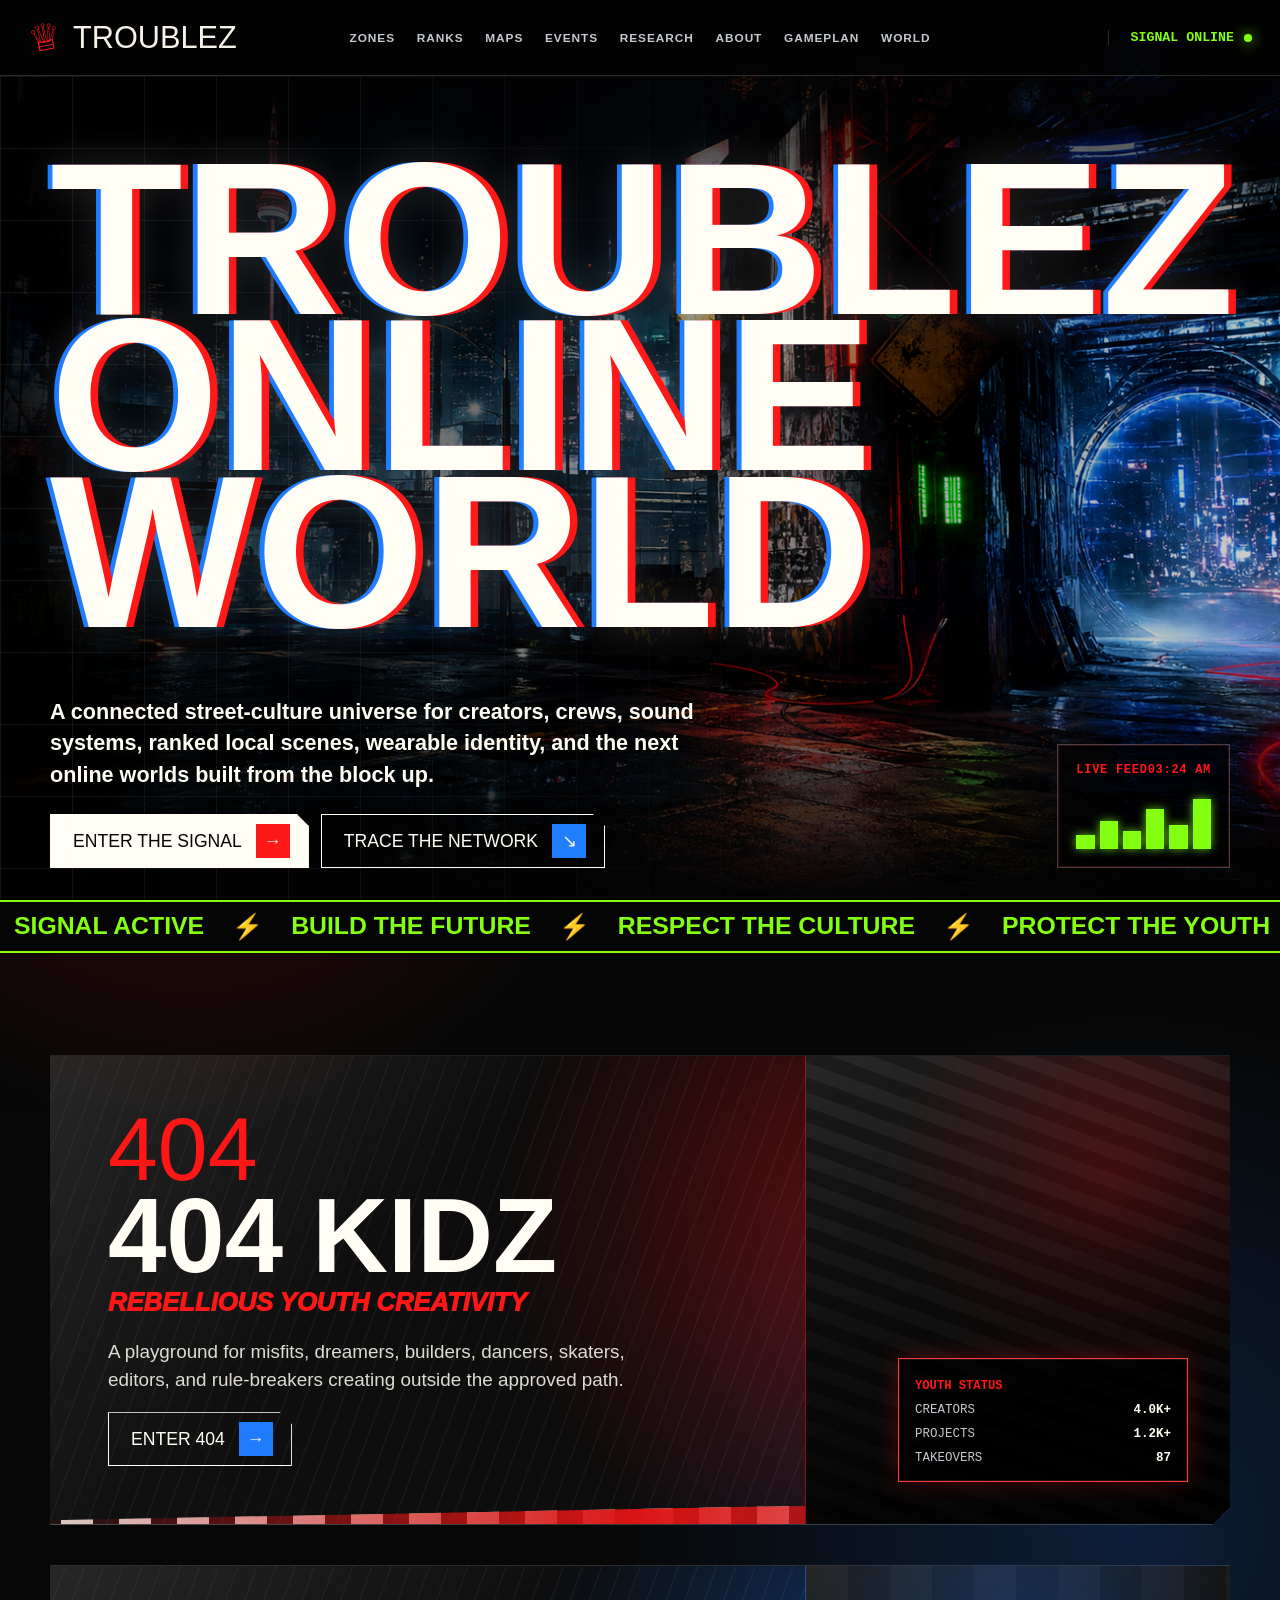
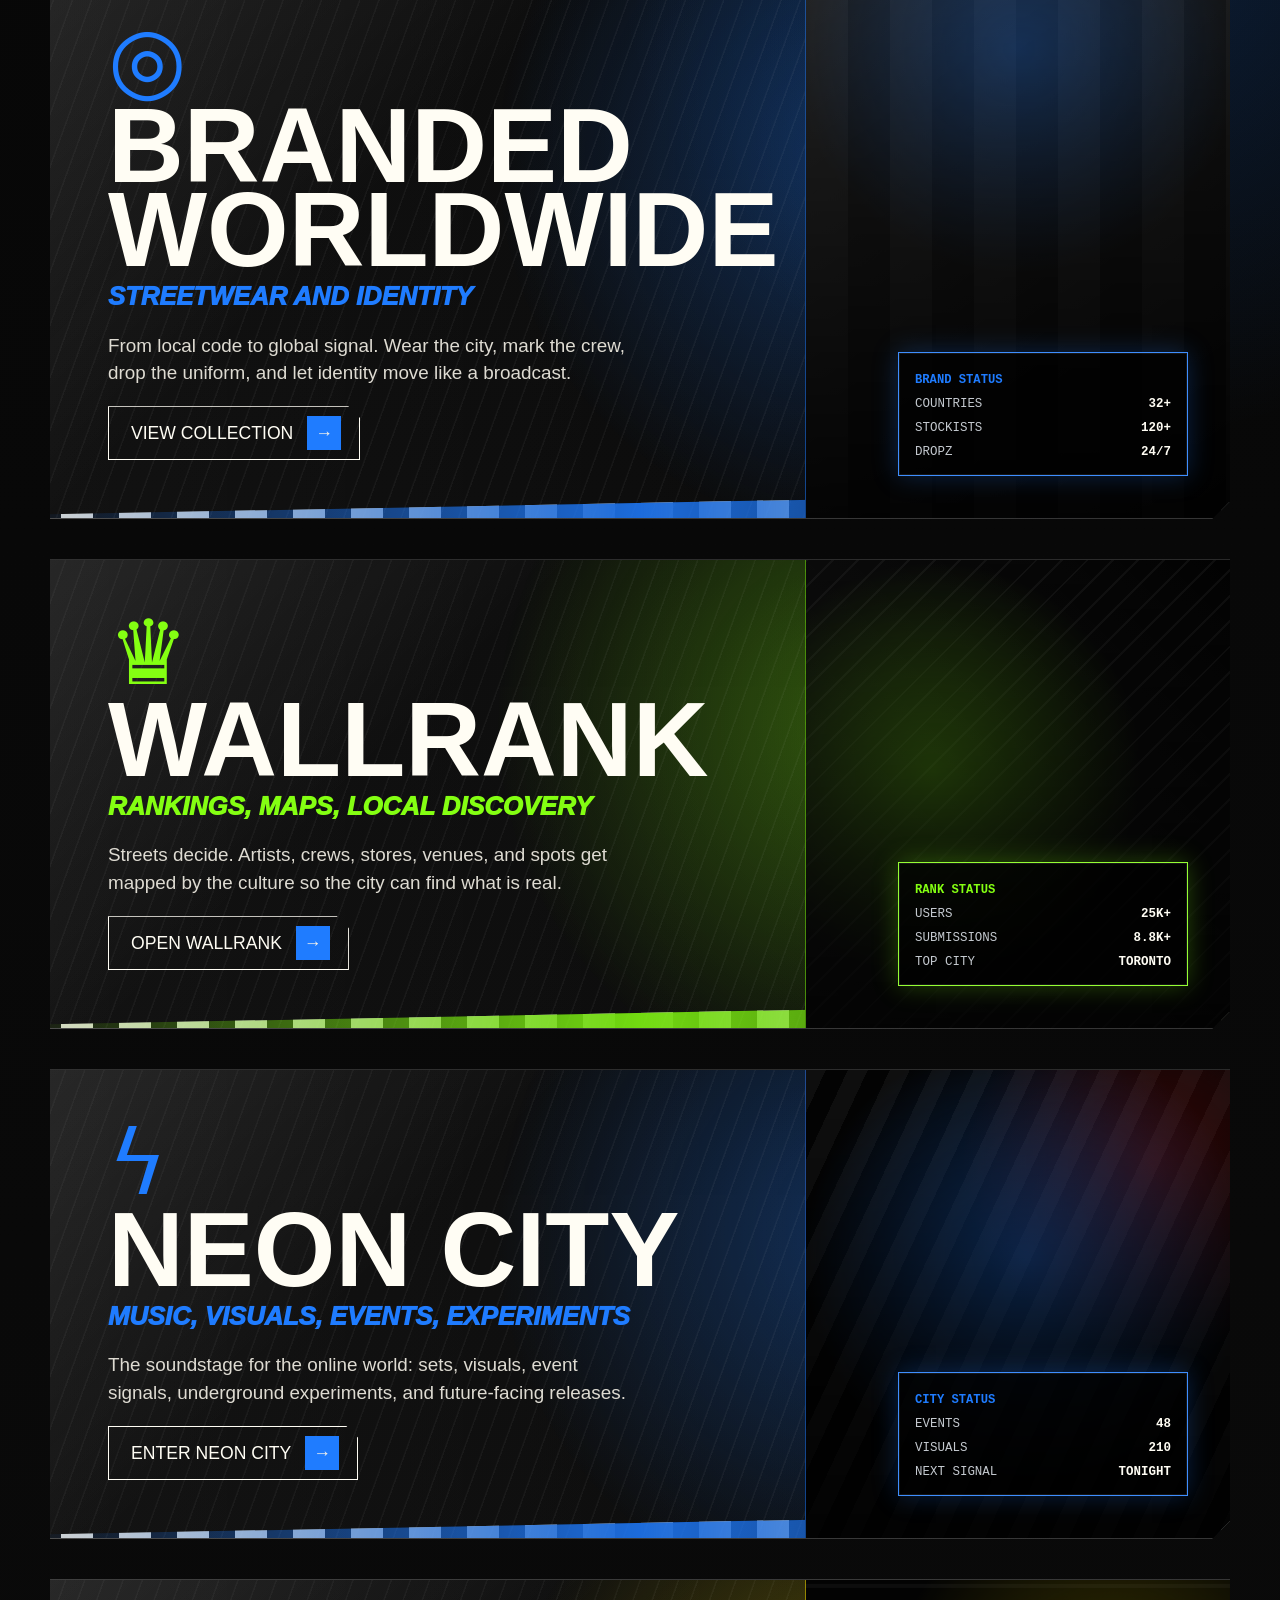
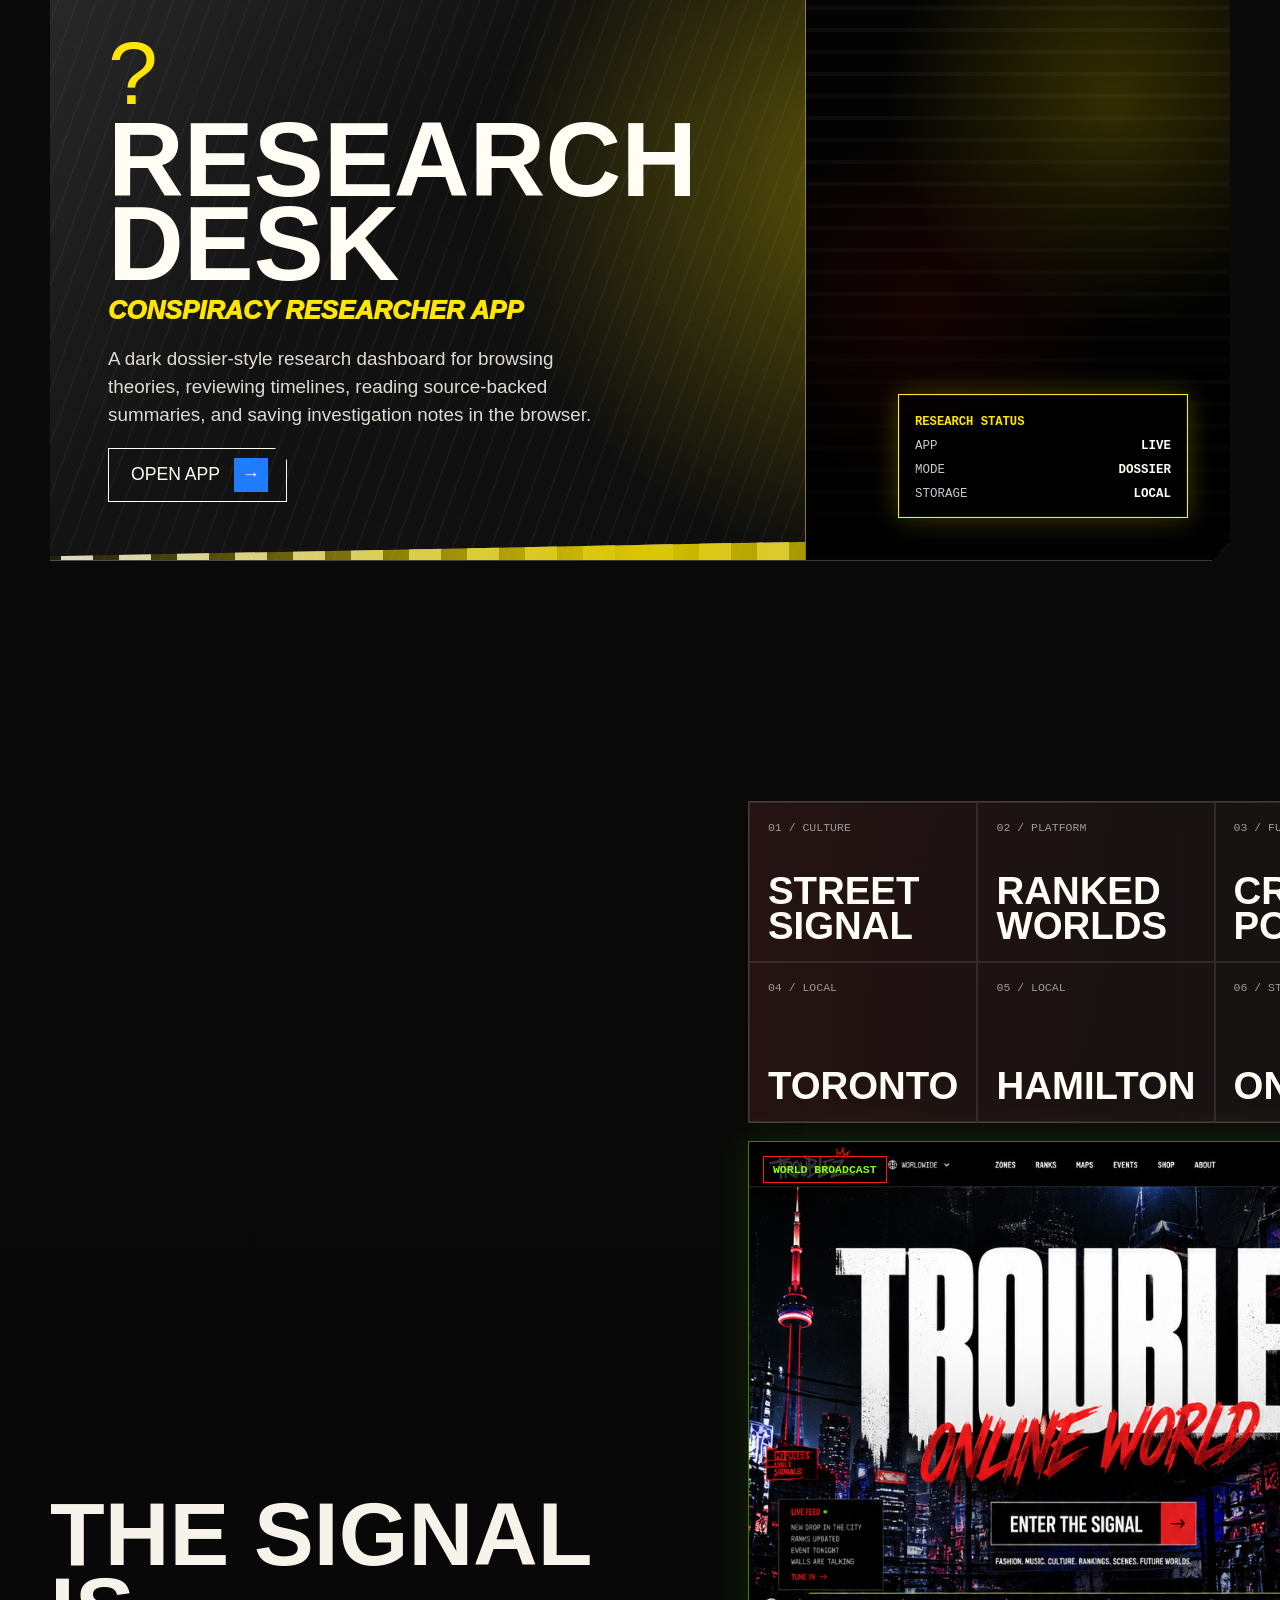
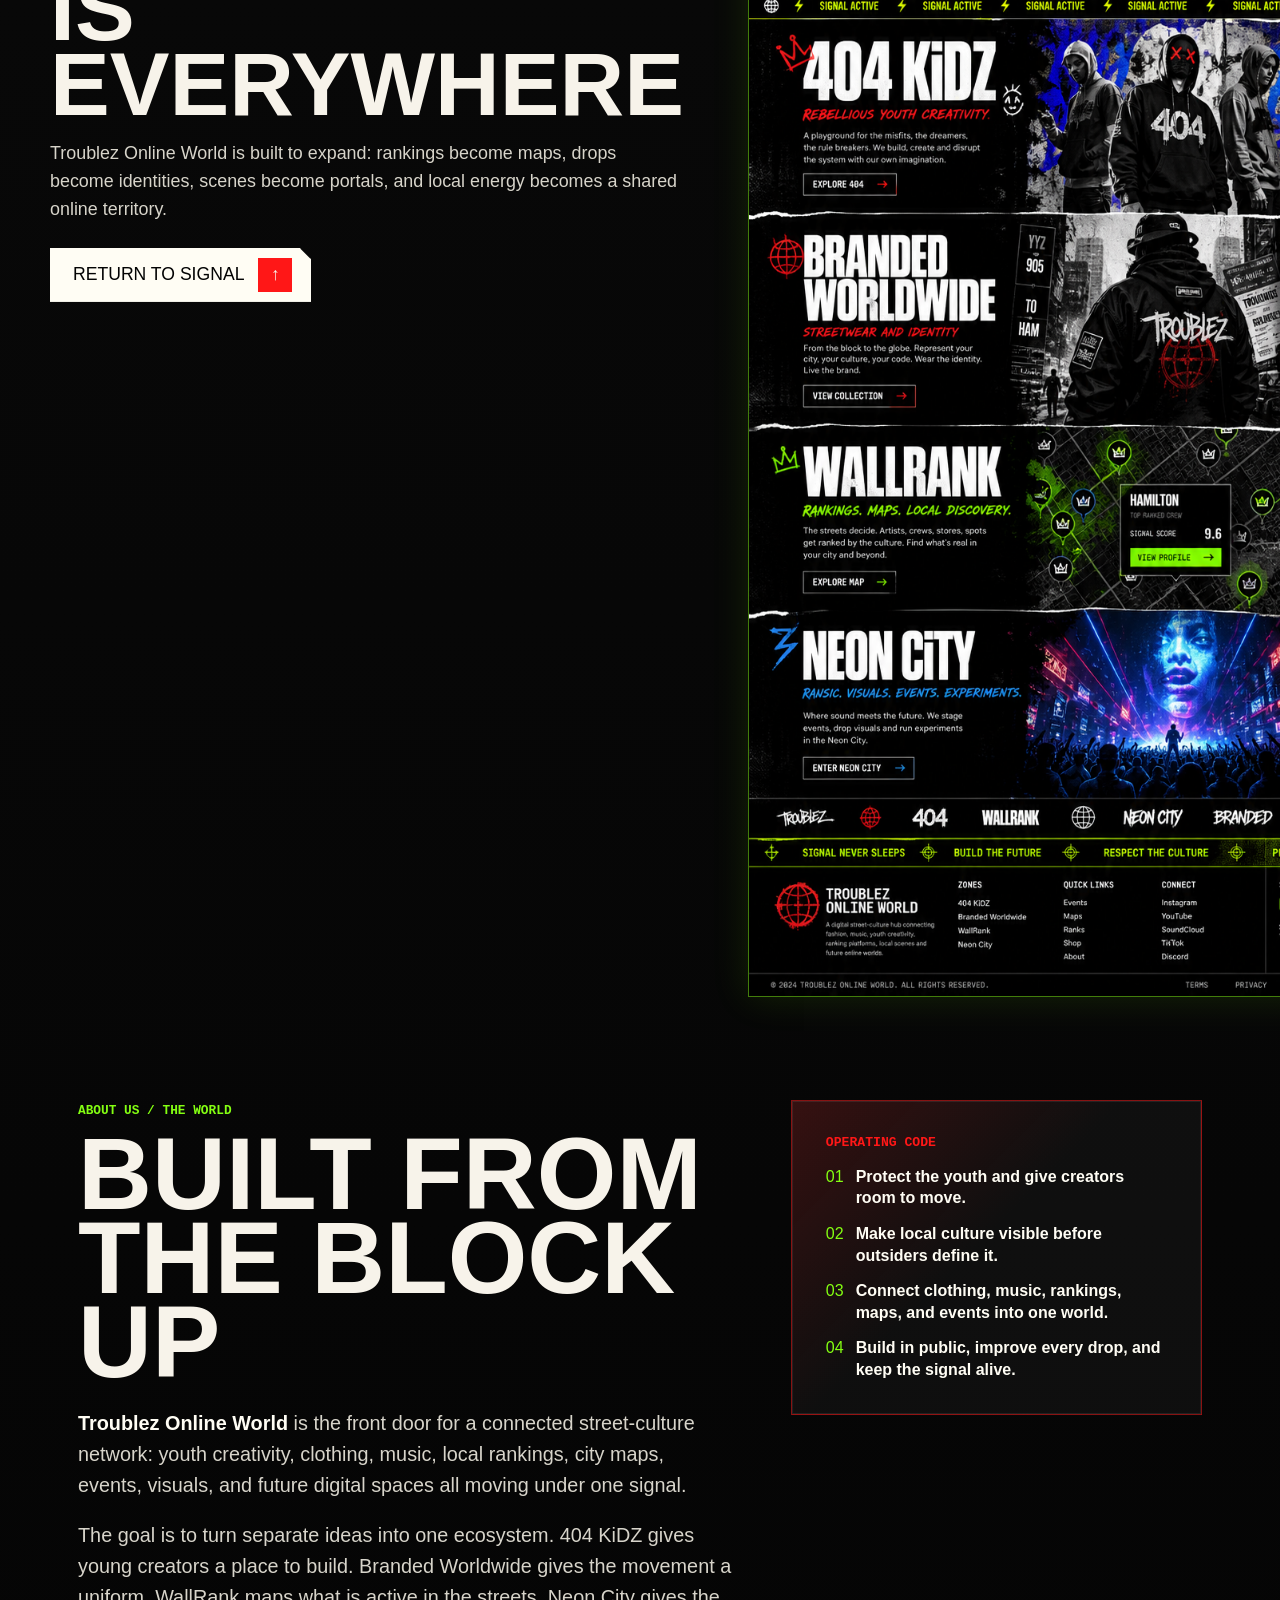
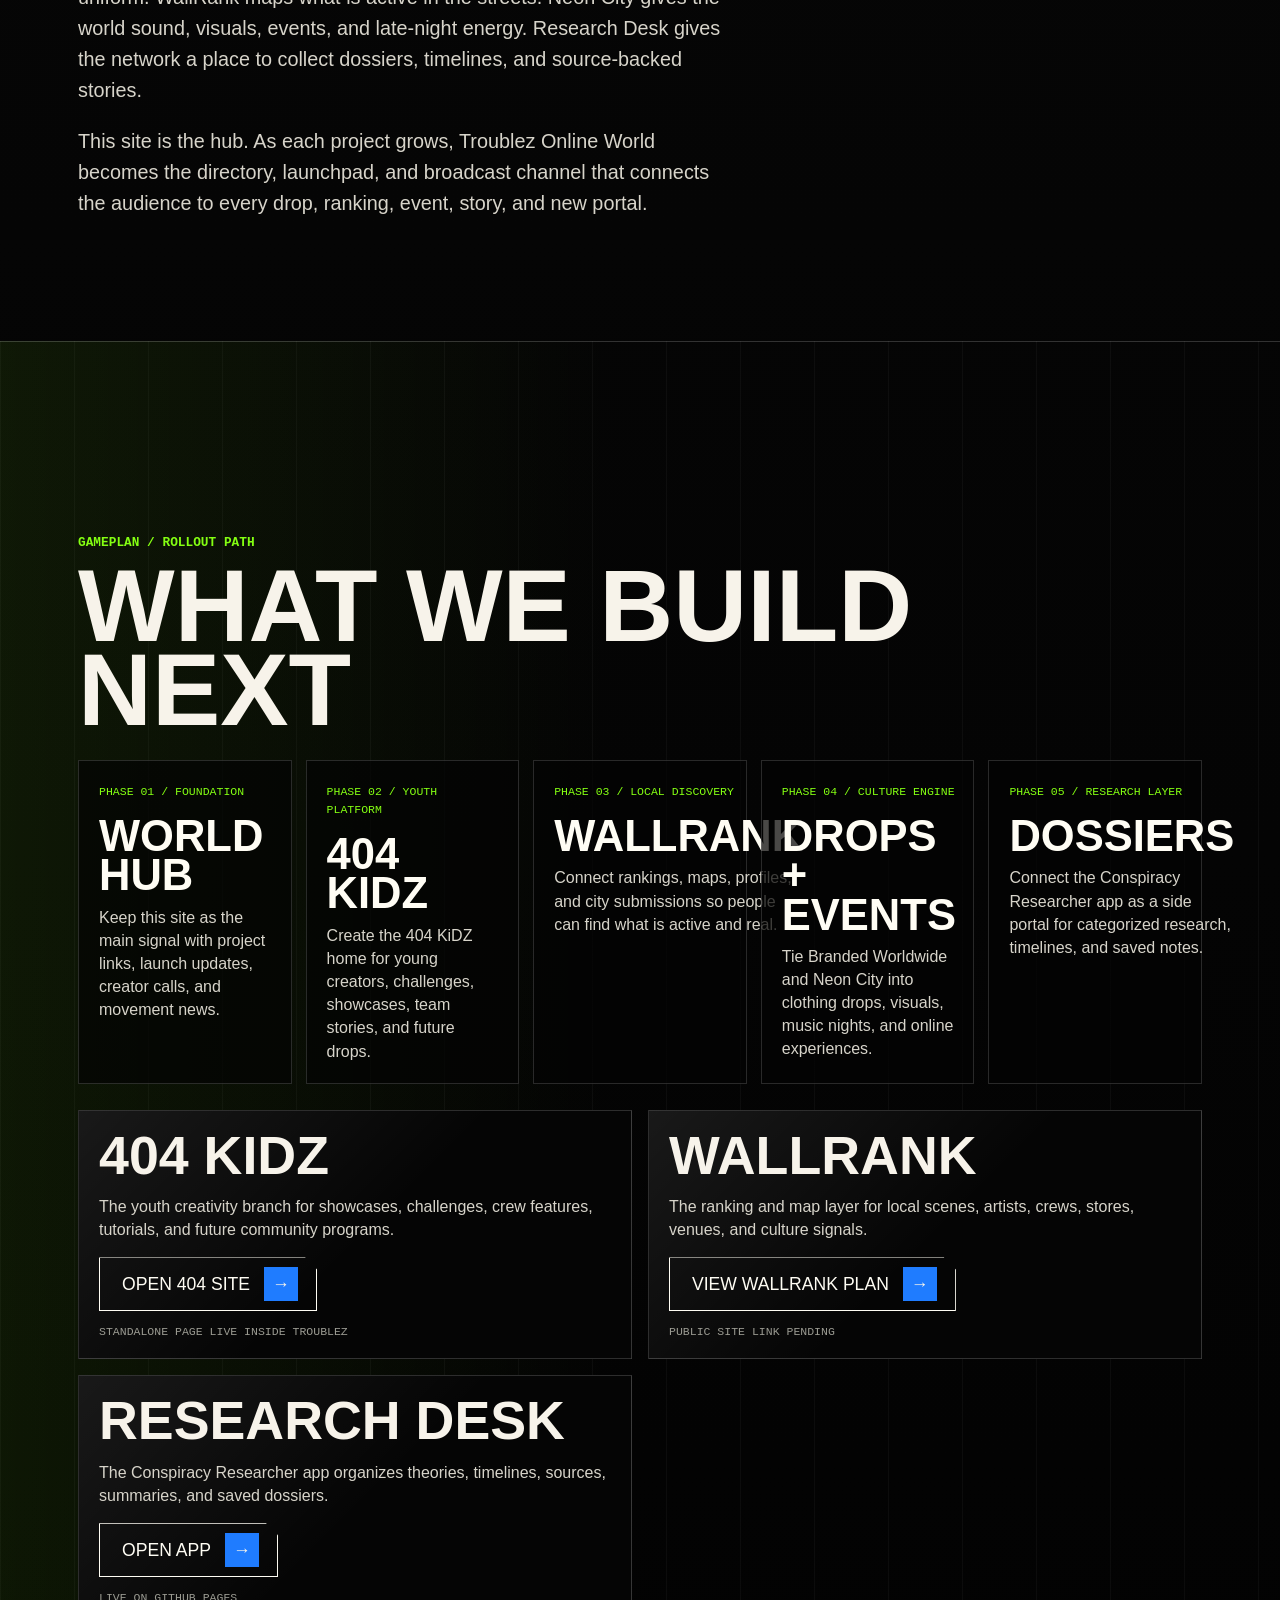
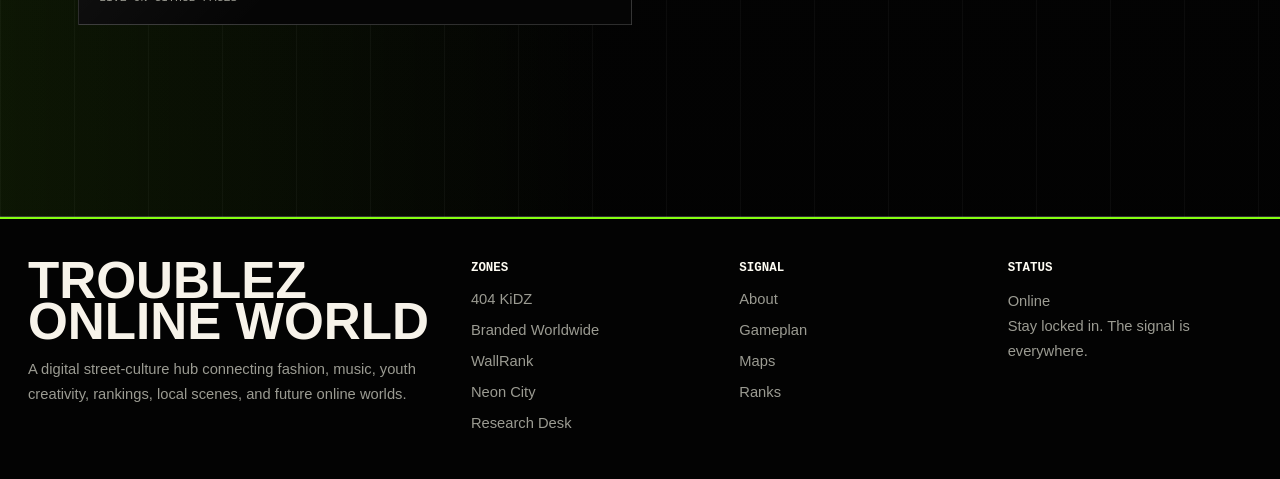
==== commit ea6a4ae1: "Add standalone 404 KiDZ landing page" ====
--- a/index.html
+++ b/index.html
@@ -1033,7 +1033,7 @@
                 A playground for misfits, dreamers, builders, dancers, skaters, editors, and rule-breakers
                 creating outside the approved path.
               </p>
-              <a class="btn secondary" href="#about">Build 404 <span>→</span></a>
+              <a class="btn secondary" href="404-kidz.html">Enter 404 <span>→</span></a>
             </div>
             <div class="zone-panel">
               <div class="mini-panel">
@@ -1241,8 +1241,8 @@
                 <p>
                   The youth creativity branch for showcases, challenges, crew features, tutorials, and future community programs.
                 </p>
-                <a class="btn secondary" href="#404-kidz">View 404 plan <span>→</span></a>
-                <small>External site link pending</small>
+                <a class="btn secondary" href="404-kidz.html">Open 404 site <span>→</span></a>
+                <small>Standalone page live inside Troublez</small>
               </article>
               <article class="link-card">
                 <h3>WallRank</h3>
@@ -1276,7 +1276,7 @@
         <div>
           <h4>Zones</h4>
           <div class="footer-links">
-            <a href="#404-kidz">404 KiDZ</a>
+            <a href="404-kidz.html">404 KiDZ</a>
             <a href="#branded-worldwide">Branded Worldwide</a>
             <a href="#wallrank">WallRank</a>
             <a href="#neon-city">Neon City</a>
